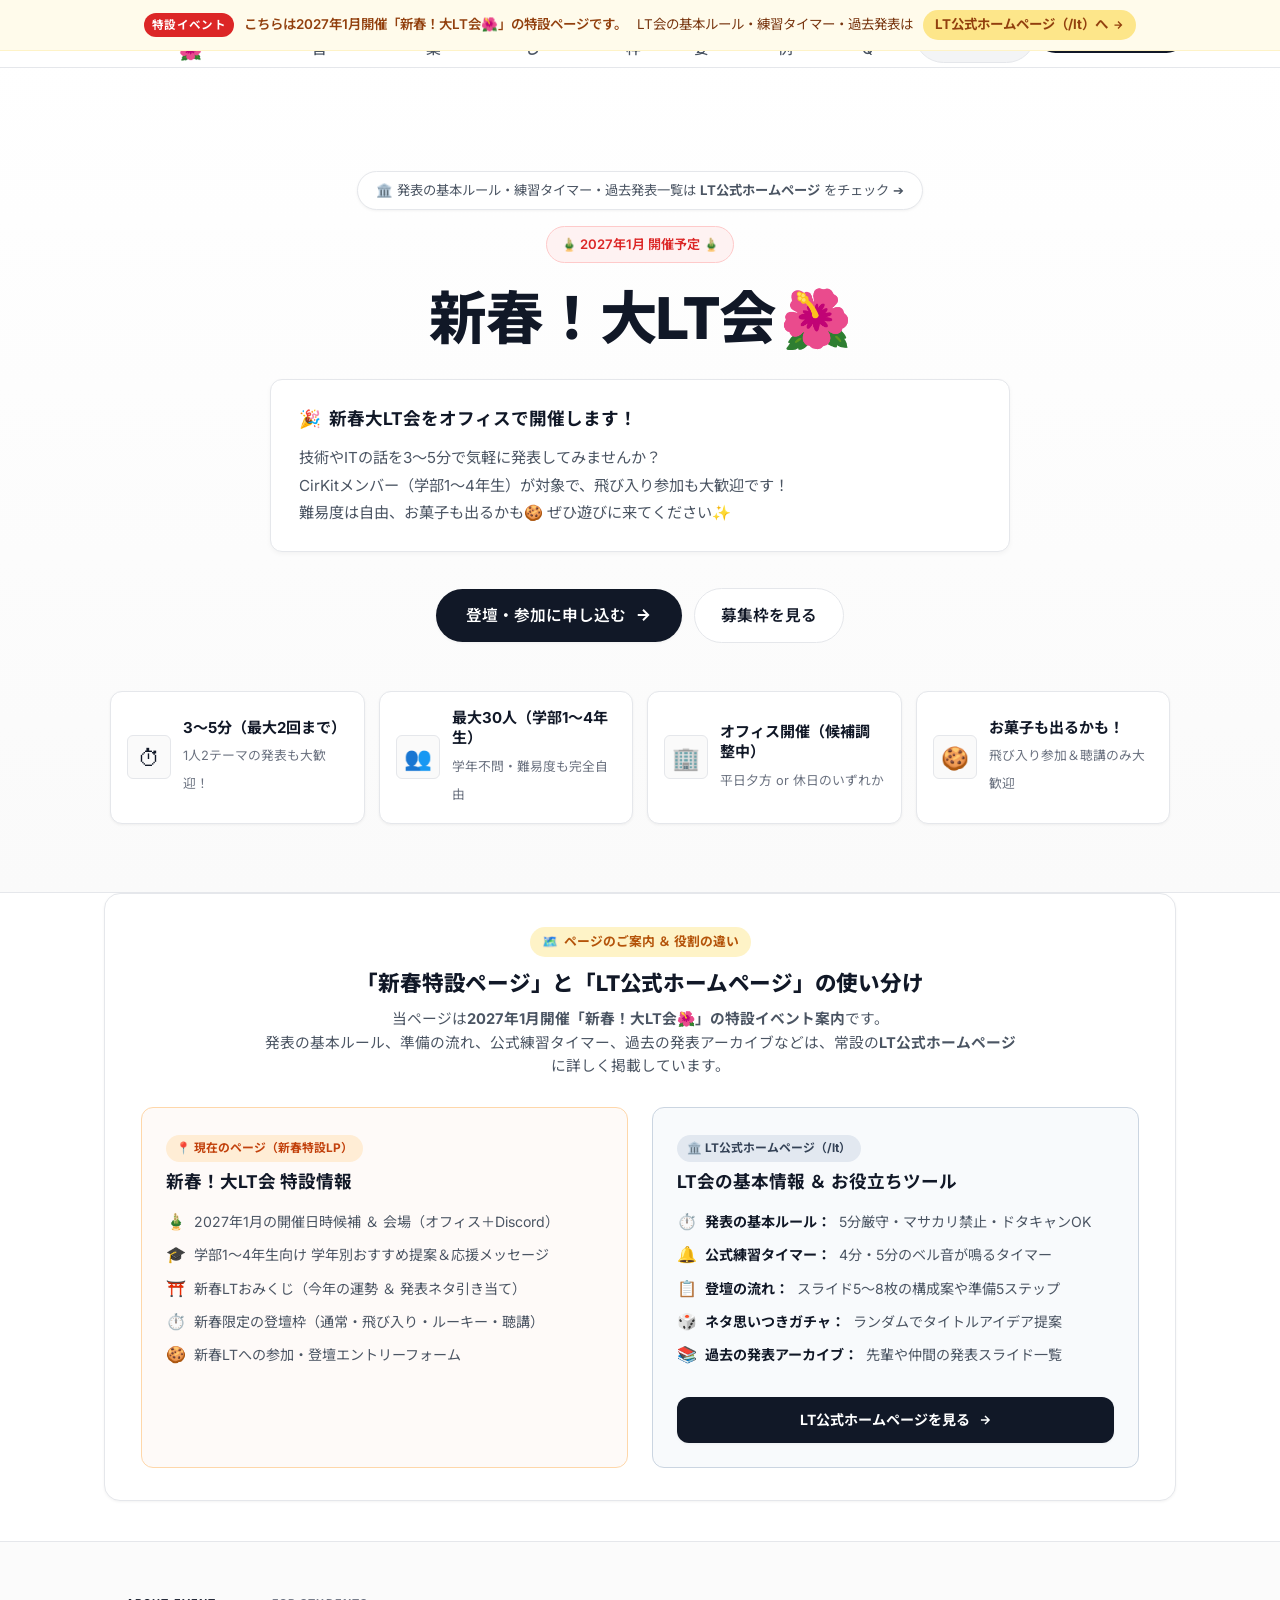
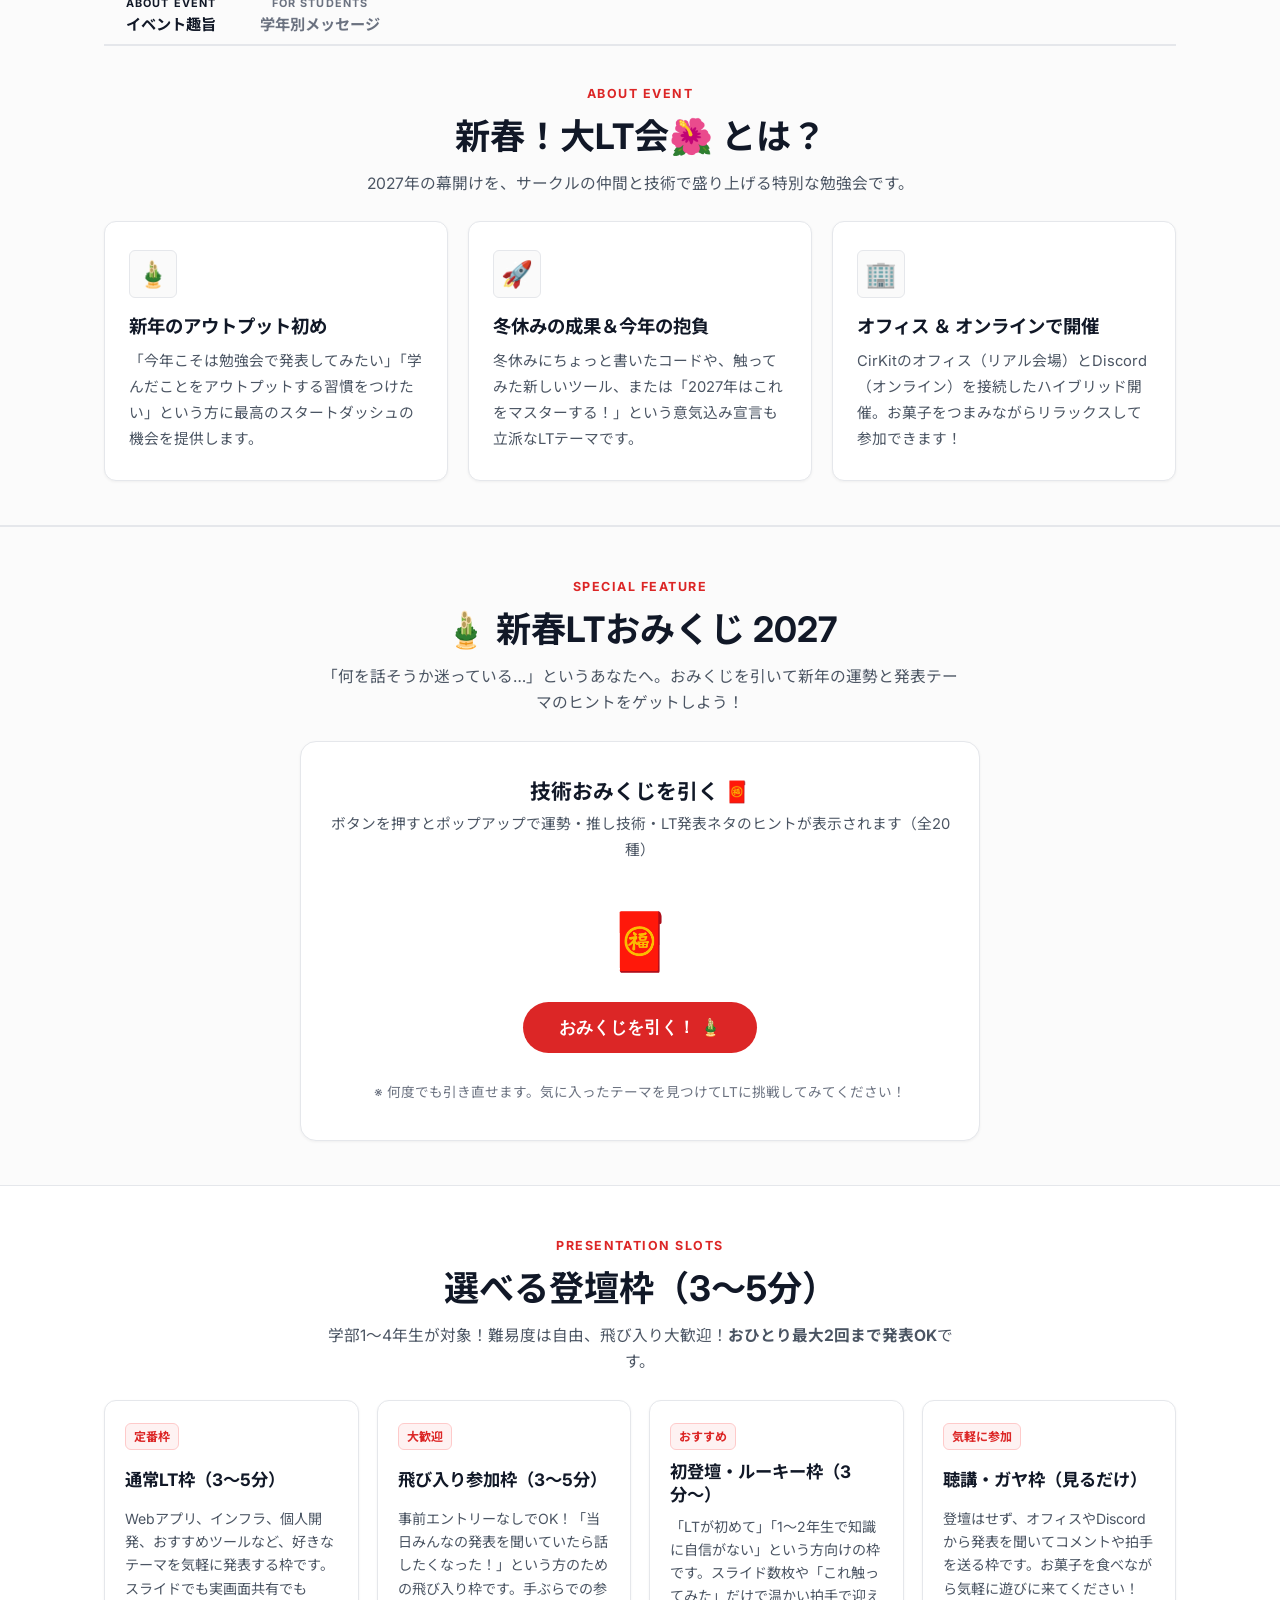
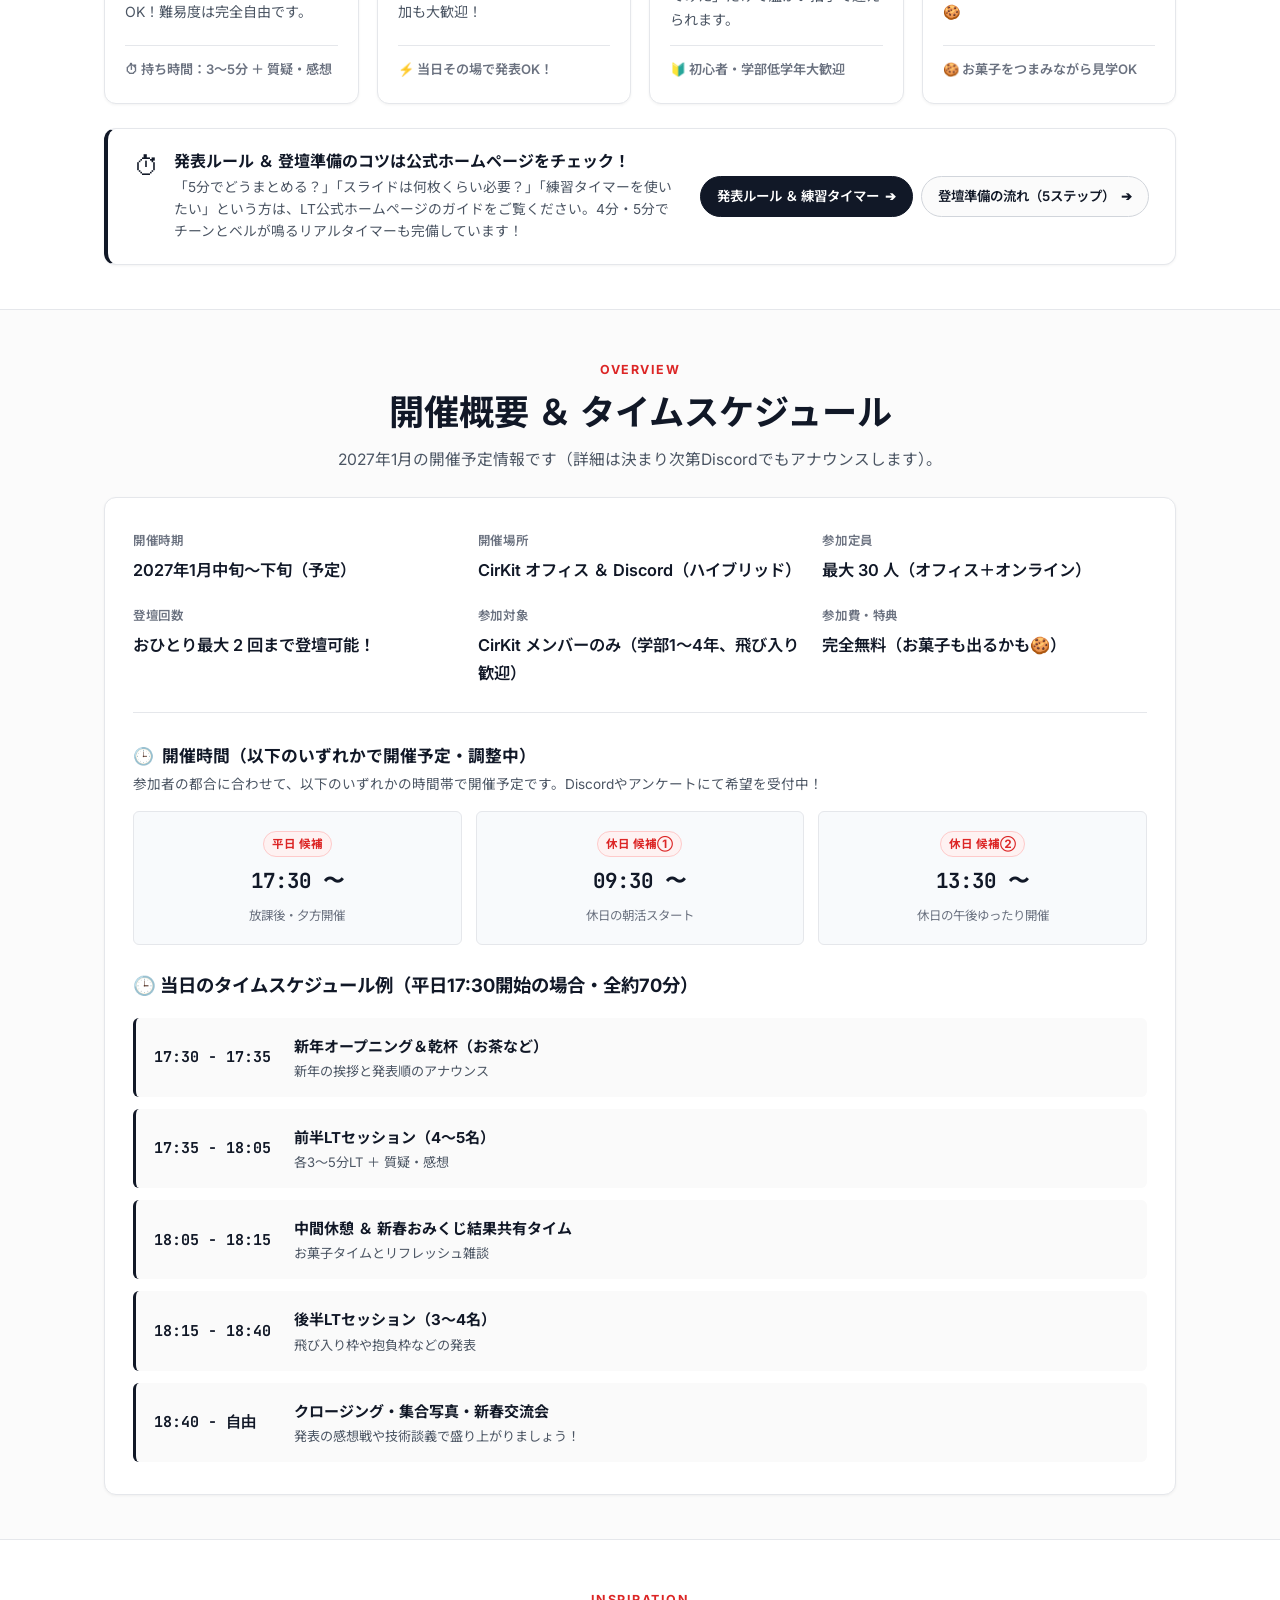
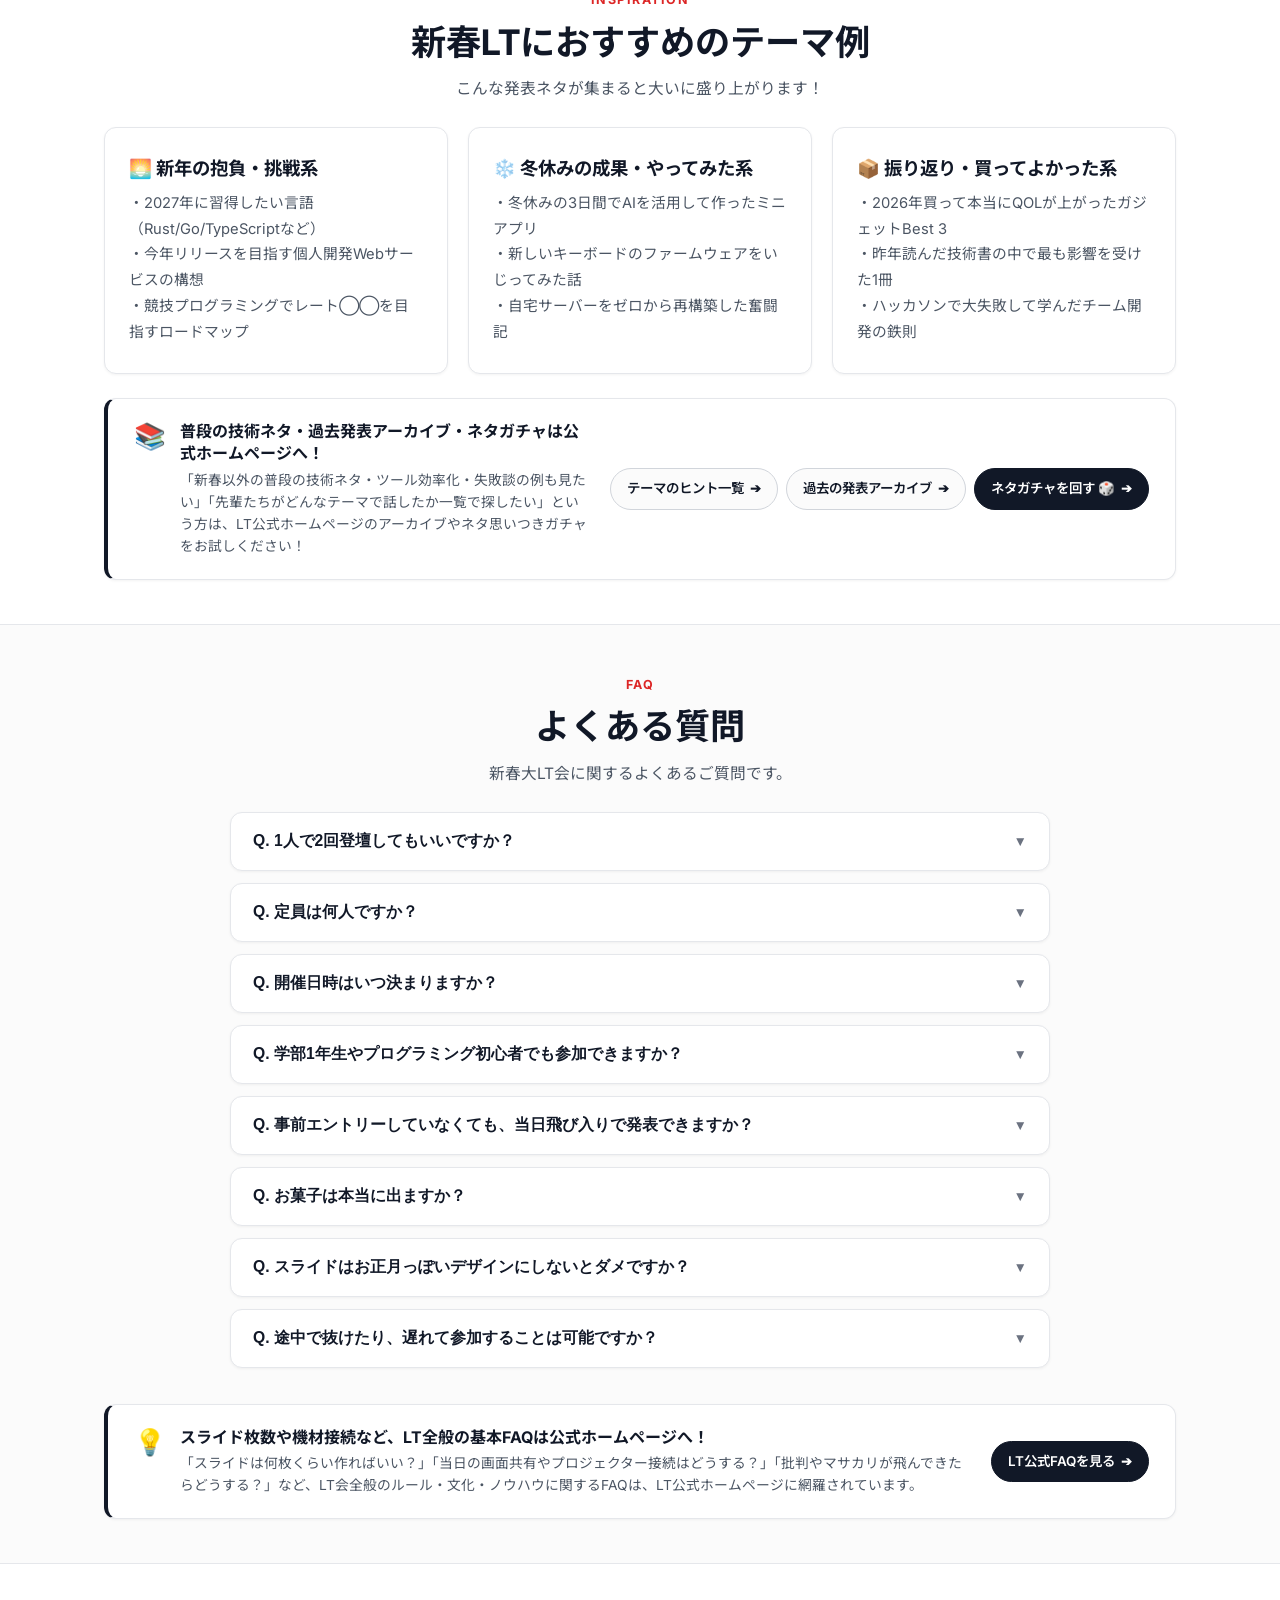
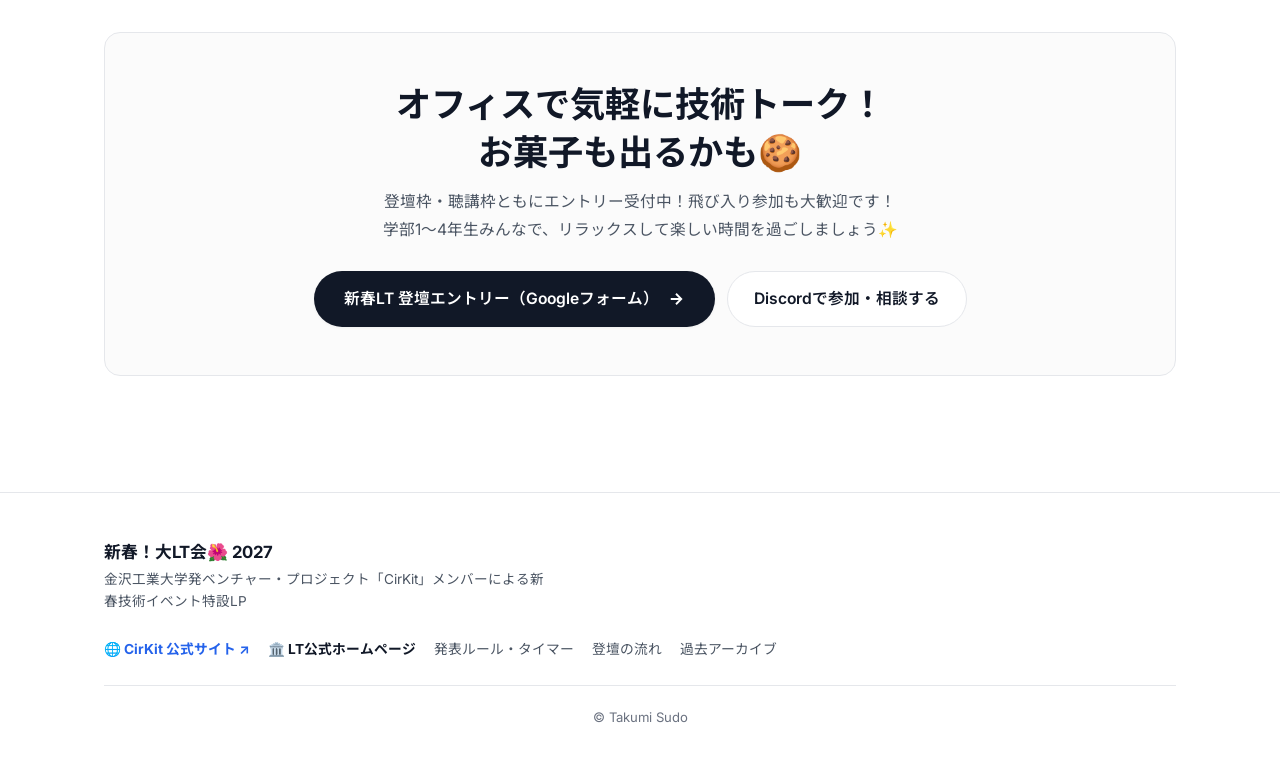
==== lt/newyear.html @ 8c4bf823 "fix: copyright を © Takumi Sudo に統一、lt/ ディレクトリを追加 Co-Authored-By: Claude Sonnet 4.6 <noreply@anthropi" ====
<!DOCTYPE html>
<html lang="ja">
<head>
  <meta charset="UTF-8">
  <meta name="viewport" content="width=device-width, initial-scale=1.0">
  <title>新春！大LT会🌺 2027 | CirKit</title>
  <meta name="description" content="新春大LT会をオフィスで開催！🎉 技術やITの話を3〜5分で気軽に発表してみませんか？CirKitメンバー（学部1〜4年生）対象、飛び入り参加大歓迎、難易度は自由、お菓子も出るかも🍪 ぜひ遊びに来てください✨">
  <!-- Google Fonts -->
  <link rel="preconnect" href="https://fonts.googleapis.com">
  <link rel="preconnect" href="https://fonts.gstatic.com" crossorigin>
  <link href="https://fonts.googleapis.com/css2?family=Inter:wght@400;500;600;700;800&family=JetBrains+Mono:wght@500;700&family=Noto+Sans+JP:wght@400;500;700;800&display=swap" rel="stylesheet">
  <link rel="stylesheet" href="newyear.css">
</head>
<body>

  <!-- Top Announcement Bar for Portal Link -->
  <div class="top-notice-bar">
    <div class="top-notice-inner">
      <span class="notice-badge">特設イベント</span>
      <span class="notice-text">こちらは2027年1月開催「新春！大LT会🌺」の特設ページです。</span>
      <span class="notice-guide">LT会の基本ルール・練習タイマー・過去発表は</span>
      <a href="./index.html" class="notice-link">
        <span>LT公式ホームページ（/lt）へ</span>
        <svg width="12" height="12" viewBox="0 0 24 24" fill="none" stroke="currentColor" stroke-width="2.5"><path d="M5 12h14M12 5l7 7-7 7"/></svg>
      </a>
    </div>
  </div>

  <!-- Header -->
  <header class="site-header">
    <div class="nav-container">
      <a href="./newyear.html" class="nav-logo">
        <span class="logo-badge">新春 2027</span>
        <span>新春！大LT会🌺</span>
      </a>

      <!-- Desktop Nav -->
      <ul class="nav-links" id="navLinks">
        <li><a href="#about">イベント趣旨</a></li>
        <li><a href="#grades">学年別提案</a></li>
        <li><a href="#omikuji">LTおみくじ</a></li>
        <li><a href="#slots">募集枠</a></li>
        <li><a href="#overview">開催概要</a></li>
        <li><a href="#topics">テーマ例</a></li>
        <li><a href="#faq">FAQ</a></li>
        <li><a href="./index.html" class="nav-portal-badge">🏛️ LT公式HP ↗</a></li>
      </ul>

      <div class="nav-actions">
        <a href="#entry" class="btn-header-cta">
          <span>登壇エントリー</span>
          <svg width="14" height="14" viewBox="0 0 24 24" fill="none" stroke="currentColor" stroke-width="2.5"><path d="M5 12h14M12 5l7 7-7 7"/></svg>
        </a>
        <button class="menu-btn" id="menuToggle" aria-label="メニューを開く" aria-expanded="false">
          ☰
        </button>
      </div>
    </div>
  </header>

  <main>
    <!-- Hero Section -->
    <section class="hero-section">
      <div class="container">
        <!-- Portal Guide Badge -->
        <div style="margin-bottom: 16px;">
          <a href="./index.html" style="display: inline-flex; align-items: center; gap: 8px; padding: 7px 18px; background: #ffffff; border: 1px solid var(--border-color); border-radius: 9999px; font-size: 0.83rem; color: var(--text-sub); text-decoration: none; box-shadow: var(--shadow-sm); transition: all 0.2s;">
            <span>🏛️ 発表の基本ルール・練習タイマー・過去発表一覧は <strong>LT公式ホームページ</strong> をチェック ➔</span>
          </a>
        </div>

        <div class="hero-tag">
          <span>🎍 2027年1月 開催予定 🎍</span>
        </div>

        <h1 class="hero-title">
          新春！大LT会<span class="highlight-flower">🌺</span>
        </h1>

        <div class="hero-announcement-box">
          <p class="hero-announcement-title">
            <span>🎉</span>
            <span>新春大LT会をオフィスで開催します！</span>
          </p>
          <p class="hero-announcement-body">
            技術やITの話を3〜5分で気軽に発表してみませんか？<br>
            CirKitメンバー（学部1〜4年生）が対象で、飛び入り参加も大歓迎です！<br>
            難易度は自由、お菓子も出るかも🍪 ぜひ遊びに来てください✨
          </p>
        </div>

        <div class="hero-cta-group">
          <a href="#entry" class="btn-primary">
            <span>登壇・参加に申し込む</span>
            <svg width="18" height="18" viewBox="0 0 24 24" fill="none" stroke="currentColor" stroke-width="2.5"><path d="M5 12h14M12 5l7 7-7 7"/></svg>
          </a>
          <a href="#slots" class="btn-secondary">
            <span>募集枠を見る</span>
          </a>
        </div>

        <div class="hero-features">
          <div class="feature-pill">
            <div class="feature-pill-icon">⏱</div>
            <div class="feature-pill-text">
              <strong>3〜5分（最大2回まで）</strong>
              <span>1人2テーマの発表も大歓迎！</span>
            </div>
          </div>
          <div class="feature-pill">
            <div class="feature-pill-icon">👥</div>
            <div class="feature-pill-text">
              <strong>最大30人（学部1〜4年生）</strong>
              <span>学年不問・難易度も完全自由</span>
            </div>
          </div>
          <div class="feature-pill">
            <div class="feature-pill-icon">🏢</div>
            <div class="feature-pill-text">
              <strong>オフィス開催（候補調整中）</strong>
              <span>平日夕方 or 休日のいずれか</span>
            </div>
          </div>
          <div class="feature-pill">
            <div class="feature-pill-icon">🍪</div>
            <div class="feature-pill-text">
              <strong>お菓子も出るかも！</strong>
              <span>飛び入り参加＆聴講のみ大歓迎</span>
            </div>
          </div>
        </div>
      </div>
    </section>

    <!-- Portal Connection & Page Difference Guide Section -->
    <section class="portal-guide-section">
      <div class="container">
        <div class="page-guide-card">
          <div class="guide-intro">
            <div class="guide-tag">
              <span class="guide-icon">🗺️</span>
              <span>ページのご案内 ＆ 役割の違い</span>
            </div>
            <h3 class="guide-title">
              「新春特設ページ」と「LT公式ホームページ」の使い分け
            </h3>
            <p class="guide-desc">
              当ページは<strong>2027年1月開催「新春！大LT会🌺」の特設イベント案内</strong>です。<br>
              発表の基本ルール、準備の流れ、公式練習タイマー、過去の発表アーカイブなどは、常設の<strong>LT公式ホームページ</strong>に詳しく掲載しています。
            </p>
          </div>

          <div class="guide-columns">
            <!-- 特設ページ側 -->
            <div class="guide-col col-special">
              <div class="col-header">
                <span class="col-pill special-pill">📍 現在のページ（新春特設LP）</span>
                <h4>新春！大LT会 特設情報</h4>
              </div>
              <ul class="col-list">
                <li><span class="list-bullet">🎍</span> 2027年1月の開催日時候補 ＆ 会場（オフィス＋Discord）</li>
                <li><span class="list-bullet">🎓</span> 学部1〜4年生向け 学年別おすすめ提案＆応援メッセージ</li>
                <li><span class="list-bullet">⛩️</span> 新春LTおみくじ（今年の運勢 ＆ 発表ネタ引き当て）</li>
                <li><span class="list-bullet">⏱️</span> 新春限定の登壇枠（通常・飛び入り・ルーキー・聴講）</li>
                <li><span class="list-bullet">🍪</span> 新春LTへの参加・登壇エントリーフォーム</li>
              </ul>
            </div>

            <!-- 公式ホームページ側 -->
            <div class="guide-col col-portal">
              <div class="col-header">
                <span class="col-pill portal-pill">🏛️ LT公式ホームページ（/lt）</span>
                <h4>LT会の基本情報 ＆ お役立ちツール</h4>
              </div>
              <ul class="col-list">
                <li><span class="list-bullet">⏱️</span> <strong>発表の基本ルール：</strong> 5分厳守・マサカリ禁止・ドタキャンOK</li>
                <li><span class="list-bullet">🔔</span> <strong>公式練習タイマー：</strong> 4分・5分のベル音が鳴るタイマー</li>
                <li><span class="list-bullet">📋</span> <strong>登壇の流れ：</strong> スライド5〜8枚の構成案や準備5ステップ</li>
                <li><span class="list-bullet">🎲</span> <strong>ネタ思いつきガチャ：</strong> ランダムでタイトルアイデア提案</li>
                <li><span class="list-bullet">📚</span> <strong>過去の発表アーカイブ：</strong> 先輩や仲間の発表スライド一覧</li>
              </ul>
              <div class="col-footer">
                <a href="./index.html" class="btn-guide-main">
                  <span>LT公式ホームページを見る</span>
                  <svg width="14" height="14" viewBox="0 0 24 24" fill="none" stroke="currentColor" stroke-width="2.5"><path d="M5 12h14M12 5l7 7-7 7"/></svg>
                </a>
              </div>
            </div>
          </div>
        </div>
      </div>
    </section>

    <!-- About / Grades Tab Group -->
    <section id="about" class="section section-alt">
      <div class="container">

        <div class="page-tabs" role="tablist" aria-label="セクション切り替え">
          <button class="page-tab-btn active" data-tab="ny-tab-about" role="tab" aria-selected="true" aria-controls="ny-tab-about">
            <span class="page-tab-label">ABOUT EVENT</span>
            <span class="page-tab-title">イベント趣旨</span>
          </button>
          <button class="page-tab-btn" data-tab="ny-tab-grades" role="tab" aria-selected="false" aria-controls="ny-tab-grades">
            <span class="page-tab-label">FOR STUDENTS</span>
            <span class="page-tab-title">学年別メッセージ</span>
          </button>
        </div>

        <!-- Panel: About -->
        <div class="page-tab-panel active" id="ny-tab-about" role="tabpanel">
          <div class="section-header">
            <span class="section-label">ABOUT EVENT</span>
            <h2 class="section-title">新春！大LT会🌺 とは？</h2>
            <p class="section-subtitle">2027年の幕開けを、サークルの仲間と技術で盛り上げる特別な勉強会です。</p>
          </div>
          <div class="concept-grid">
            <div class="card">
              <div class="card-icon">🎍</div>
              <h3>新年のアウトプット初め</h3>
              <p>「今年こそは勉強会で発表してみたい」「学んだことをアウトプットする習慣をつけたい」という方に最高のスタートダッシュの機会を提供します。</p>
            </div>
            <div class="card">
              <div class="card-icon">🚀</div>
              <h3>冬休みの成果＆今年の抱負</h3>
              <p>冬休みにちょっと書いたコードや、触ってみた新しいツール、または「2027年はこれをマスターする！」という意気込み宣言も立派なLTテーマです。</p>
            </div>
            <div class="card">
              <div class="card-icon">🏢</div>
              <h3>オフィス ＆ オンラインで開催</h3>
              <p>CirKitのオフィス（リアル会場）とDiscord（オンライン）を接続したハイブリッド開催。お菓子をつまみながらリラックスして参加できます！</p>
            </div>
          </div>
        </div>

        <!-- Panel: Grades -->
        <div class="page-tab-panel" id="ny-tab-grades" role="tabpanel">
          <div class="section-header">
            <span class="section-label">FOR STUDENTS</span>
            <h2 class="section-title">学部1〜4年生へ！学年別メッセージ＆おすすめ提案</h2>
            <p class="section-subtitle">「自分の学年でも発表できるかな？」と不安なあなたへ。気になる学年をタップして開いてみてください！</p>
          </div>

          <div class="grade-toggle-toolbar">
            <span class="grade-toggle-hint">💡 各学年をタップで開閉できます</span>
            <button type="button" class="btn-grade-toggle-all" id="gradeExpandAll">すべて開く</button>
            <button type="button" class="btn-grade-toggle-all" id="gradeCollapseAll">すべて閉じる</button>
          </div>

          <div class="grades-accordion" id="gradesAccordion">
            <div class="grade-toggle-item active" data-grade="b1">
              <button type="button" class="grade-toggle-header" aria-expanded="true">
                <div class="grade-toggle-left">
                  <span class="grade-badge b1">🌱 学部1年生</span>
                  <span class="grade-header-title">はじめてのLT大歓迎！「触ってみた」だけで立派な発表</span>
                </div>
                <div class="grade-toggle-right">
                  <span class="grade-icon">🔰</span>
                  <span class="grade-chevron">▼</span>
                </div>
              </button>
              <div class="grade-toggle-body">
                <div class="grade-body-inner">
                  <p class="grade-msg">
                    「知識が浅いから…」と遠慮する必要は一切ありません！1年生の素朴な疑問や初心者の視点は、先輩にとっても一番新鮮で刺さるテーマです。手ぶら・見学・質問だけでも大歓迎！
                  </p>
                  <div class="grade-proposals">
                    <h4>おすすめテーマ例</h4>
                    <ul>
                      <li>初めて書いたコード・Webサイトの紹介</li>
                      <li>「ここが難しくてハマった！」初学者エラー奮闘記</li>
                      <li>冬休みに独学で触ってみた技術（Python/C言語等）</li>
                      <li>2027年に挑戦してみたいこと宣言</li>
                    </ul>
                  </div>
                </div>
              </div>
            </div>

            <div class="grade-toggle-item" data-grade="b2">
              <button type="button" class="grade-toggle-header" aria-expanded="false">
                <div class="grade-toggle-left">
                  <span class="grade-badge b2">🚀 学部2年生</span>
                  <span class="grade-header-title">脱・初心者！冬休みの成果や個人開発を披露しよう</span>
                </div>
                <div class="grade-toggle-right">
                  <span class="grade-icon">💻</span>
                  <span class="grade-chevron">▼</span>
                </div>
              </button>
              <div class="grade-toggle-body">
                <div class="grade-body-inner">
                  <p class="grade-msg">
                    専門科目やサークルでの開発に慣れて、作りたいものが増えてくる2年生。冬休みにちょっと作ったミニアプリや、推しツールの紹介でアウトプットの第一歩を踏み出そう！
                  </p>
                  <div class="grade-proposals">
                    <h4>おすすめテーマ例</h4>
                    <ul>
                      <li>冬休みにAIや新フレームワーク（React/Flutter等）触ってみた</li>
                      <li>個人開発アプリのプロトタイプ披露＆意見募集</li>
                      <li>私のこだわりVS Code拡張機能・ターミナル設定</li>
                      <li>初めてハッカソンやチーム開発に参加した振り返り</li>
                    </ul>
                  </div>
                </div>
              </div>
            </div>

            <div class="grade-toggle-item" data-grade="b3">
              <button type="button" class="grade-toggle-header" aria-expanded="false">
                <div class="grade-toggle-left">
                  <span class="grade-badge b3">🔥 学部3年生</span>
                  <span class="grade-header-title">技術の深掘りや就活・インターンの知見を共有！</span>
                </div>
                <div class="grade-toggle-right">
                  <span class="grade-icon">💼</span>
                  <span class="grade-chevron">▼</span>
                </div>
              </button>
              <div class="grade-toggle-body">
                <div class="grade-body-inner">
                  <p class="grade-msg">
                    本格的な開発やインターン、研究室選びが始まる3年生。自分の得意分野の知見をまとめたり、後輩へのアドバイスになるような実践的なLTで存在感を発揮しましょう！
                  </p>
                  <div class="grade-proposals">
                    <h4>おすすめテーマ例</h4>
                    <ul>
                      <li>サマー・冬期インターン参加記 ＆ 技術面接のリアル</li>
                      <li>Docker / CI/CD / Supabase などの開発実践Tips</li>
                      <li>チーム開発でやらかした大失敗とリカバリー方法</li>
                      <li>読んで本当に人生変わった技術書・学習リソース</li>
                    </ul>
                  </div>
                </div>
              </div>
            </div>

            <div class="grade-toggle-item" data-grade="b4">
              <button type="button" class="grade-toggle-header" aria-expanded="false">
                <div class="grade-toggle-left">
                  <span class="grade-badge b4">🎓 学部4年生</span>
                  <span class="grade-header-title">卒研の息抜きや、4年間の集大成・後輩へのエール</span>
                </div>
                <div class="grade-toggle-right">
                  <span class="grade-icon">👑</span>
                  <span class="grade-chevron">▼</span>
                </div>
              </button>
              <div class="grade-toggle-body">
                <div class="grade-body-inner">
                  <p class="grade-msg">
                    卒業研究や卒業制作が佳境を迎えている4年生！研究のTipsや、大学4年間で培った「これだけは知っておけ！」という知見・買ってよかったガジェットなどを気楽にシェアしてください！
                  </p>
                  <div class="grade-proposals">
                    <h4>おすすめテーマ例</h4>
                    <ul>
                      <li>卒業研究で使っている便利なライブラリ・可視化ツール</li>
                      <li>大学4年間でやってよかったこと・後悔したことTOP 3</li>
                      <li>4年間で厳選された最強のデスク環境＆ガジェット紹介</li>
                      <li>後輩へ贈る「挫折しないエンジニアリングの歩き方」</li>
                    </ul>
                  </div>
                </div>
              </div>
            </div>
          </div>

          <div class="lt-slide-template-box" id="slide-template" style="margin-top: 36px;">
            <button type="button" class="slide-template-toggle-btn" id="slideTemplateToggle" aria-expanded="false">
              <div class="slide-template-toggle-left">
                <span class="slide-template-tag">🎯 迷ったらコレ！</span>
                <h3 class="slide-template-toggle-title">LT定番の資料構成（5分・スライド5〜8枚）</h3>
                <p class="slide-template-toggle-desc">
                  「スライドってどう作ればいい？」「何を書けばいい？」と不安な方も安心！黄金パターンをタップしてチェック。
                </p>
              </div>
              <div class="slide-template-toggle-right">
                <span class="slide-toggle-label">スライド構成を見る ▼</span>
                <span class="slide-toggle-chevron">▼</span>
              </div>
            </button>
            <div class="slide-template-body" id="slideTemplateBody">
              <div class="slides-flow-grid">
                <div class="slide-item-card">
                  <div class="slide-card-top">
                    <span class="slide-num-badge">スライド 1</span>
                    <span class="slide-time-badge">目安: 15秒</span>
                  </div>
                  <h4>① 表紙（タイトル）</h4>
                  <p>発表タイトルと、お名前（学年・ニックネームでOK）。</p>
                  <div class="slide-tip">💡 「〜してみた」「〜でハマった話」など具体的に！</div>
                </div>
                <div class="slide-item-card">
                  <div class="slide-card-top">
                    <span class="slide-num-badge">スライド 2</span>
                    <span class="slide-time-badge">目安: 30秒</span>
                  </div>
                  <h4>② 自己紹介</h4>
                  <p>学年・CirKitでの担当・普段使っている技術や趣味など。</p>
                  <div class="slide-tip">💡 緊張をほぐす場。1枚でサクッと短めに！</div>
                </div>
                <div class="slide-item-card">
                  <div class="slide-card-top">
                    <span class="slide-num-badge">スライド 3</span>
                    <span class="slide-time-badge">目安: 45秒</span>
                  </div>
                  <h4>③ きっかけ・背景</h4>
                  <p>「なぜこれを触ったのか？」「何に困っていたのか？」</p>
                  <div class="slide-tip">💡 共感を呼ぶ導入。「自分もそれ困ってた」を引き出す</div>
                </div>
                <div class="slide-item-card">
                  <div class="slide-card-top">
                    <span class="slide-num-badge">スライド 4〜5</span>
                    <span class="slide-time-badge">目安: 2分30秒</span>
                  </div>
                  <h4>④ やったこと・本題</h4>
                  <p>作ったアプリ画面・試したコード・エラーの試行錯誤など。</p>
                  <div class="slide-tip">💡 スクショや実演画面を大きく貼るのが一番伝わる！</div>
                </div>
                <div class="slide-item-card">
                  <div class="slide-card-top">
                    <span class="slide-num-badge">スライド 6</span>
                    <span class="slide-time-badge">目安: 45秒</span>
                  </div>
                  <h4>⑤ 学び・気づき</h4>
                  <p>「やってみて分かったこと」「良かった点・反省点」。</p>
                  <div class="slide-tip">💡 失敗談も大歓迎。「こうすれば解決した」は最高の知見</div>
                </div>
                <div class="slide-item-card">
                  <div class="slide-card-top">
                    <span class="slide-num-badge">スライド 7〜8</span>
                    <span class="slide-time-badge">目安: 15秒</span>
                  </div>
                  <h4>⑥ まとめ ＆ 抱負</h4>
                  <p>結論の一言 ＋ 今年の抱負 ＋「ありがとうございました！」</p>
                  <div class="slide-tip">💡 5分のベルが鳴っても、この1枚で綺麗に締められます</div>
                </div>
              </div>
              <div class="slide-tips-row">
                <div class="slide-tip-col">
                  <span class="tip-icon">📏</span>
                  <div>
                    <h5>文字は大きく・少なく</h5>
                    <p>スライドの文字を読み上げるのではなく、キーワードと図を中心に載せましょう。</p>
                  </div>
                </div>
                <div class="slide-tip-col">
                  <span class="tip-icon">🖼️</span>
                  <div>
                    <h5>画像・スクショを主役に</h5>
                    <p>完成した画面やターミナルのログ画像を1枚貼るだけで、言葉の10倍伝わります。</p>
                  </div>
                </div>
                <div class="slide-tip-col">
                  <span class="tip-icon">🛡️</span>
                  <div>
                    <h5>未完成・メモ帳共有も大歓迎</h5>
                    <p>Googleスライド以外にもNotion、Markdown、ターミナル実演など形式は完全自由です。</p>
                  </div>
                </div>
              </div>
              <div style="text-align: center; margin-top: 24px;">
                <a href="./index.html#flow" class="btn-portal-link primary-style" style="padding: 10px 24px; font-size: 0.88rem;">
                  <span>登壇準備の5ステップ ＆ 公式タイマーを見る（LT公式HPへ）</span>
                  <span>➔</span>
                </a>
              </div>
            </div>
          </div>
        </div>

      </div>
    </section>

    <!-- Omikuji Section -->
    <section id="omikuji" class="section section-alt">
      <div class="container">
        <div class="section-header">
          <span class="section-label">SPECIAL FEATURE</span>
          <h2 class="section-title">🎍 新春LTおみくじ 2027</h2>
          <p class="section-subtitle">「何を話そうか迷っている…」というあなたへ。おみくじを引いて新年の運勢と発表テーマのヒントをゲットしよう！</p>
        </div>

        <div class="omikuji-container">
          <div class="omikuji-header">
            <h3>技術おみくじを引く 🧧</h3>
            <p>ボタンを押すとポップアップで運勢・推し技術・LT発表ネタのヒントが表示されます（全20種）</p>
          </div>

          <div style="margin: 28px 0;">
            <div style="font-size: 3.5rem; margin-bottom: 12px; animation: bounce 2s infinite ease-in-out;">🧧</div>
            <button class="btn-omikuji" id="omikujiBtn" style="font-size: 1.05rem; padding: 14px 36px;">
              おみくじを引く！ 🎍
            </button>
          </div>

          <p style="font-size: 0.85rem; color: var(--text-muted);">
            ※ 何度でも引き直せます。気に入ったテーマを見つけてLTに挑戦してみてください！
          </p>
        </div>
      </div>
    </section>

    <!-- Omikuji Modal Popup -->
    <div class="omikuji-modal-backdrop" id="omikujiModal" aria-hidden="true">
      <div class="omikuji-modal-dialog" role="dialog" aria-modal="true" aria-labelledby="modalTitle">
        <button class="omikuji-modal-close" id="modalCloseBtn" aria-label="閉じる">✕</button>
        
        <div class="omikuji-modal-header">
          <div class="omikuji-result-badge" id="modalBadge">🎍 大吉</div>
          <h3 class="omikuji-result-title" id="modalTitle">おみくじタイトル</h3>
        </div>

        <div class="omikuji-modal-body">
          <p class="omikuji-result-desc" id="modalDesc"></p>

          <!-- 💡 LT発表テーマのヒント -->
          <div class="omikuji-hint-box">
            <div class="hint-header">
              <span>💡</span>
              <strong>このおみくじから生まれたLT発表テーマ案</strong>
            </div>
            <div class="hint-title" id="modalHintTitle">「◯◯」</div>
            <div class="hint-advice" id="modalHintAdvice">トークのアドバイス</div>
          </div>

          <!-- ラッキー情報 -->
          <div class="omikuji-lucky-box" id="modalLuckyBox"></div>
        </div>

        <div class="omikuji-modal-footer">
          <button class="btn-omikuji" id="modalRerollBtn">もう一度引く 🎍</button>
          <a href="#entry" class="btn-primary" id="modalEntryBtn">このテーマでエントリー！</a>
        </div>
      </div>
    </div>

    <!-- Presentation Slots Section -->
    <section id="slots" class="section">
      <div class="container">
        <div class="section-header">
          <span class="section-label">PRESENTATION SLOTS</span>
          <h2 class="section-title">選べる登壇枠（3〜5分）</h2>
          <p class="section-subtitle">学部1〜4年生が対象！難易度は自由、飛び入り大歓迎！<strong>おひとり最大2回まで発表OK</strong>です。</p>
        </div>

        <div class="slots-grid">
          <div class="slot-card">
            <span class="slot-badge">定番枠</span>
            <h3>通常LT枠（3〜5分）</h3>
            <p>Webアプリ、インフラ、個人開発、おすすめツールなど、好きなテーマを気軽に発表する枠です。スライドでも実画面共有でもOK！難易度は完全自由です。</p>
            <div class="slot-time">⏱ 持ち時間：3〜5分 ＋ 質疑・感想</div>
          </div>

          <div class="slot-card">
            <span class="slot-badge">大歓迎</span>
            <h3>飛び入り参加枠（3〜5分）</h3>
            <p>事前エントリーなしでOK！「当日みんなの発表を聞いていたら話したくなった！」という方のための飛び入り枠です。手ぶらでの参加も大歓迎！</p>
            <div class="slot-time">⚡ 当日その場で発表OK！</div>
          </div>

          <div class="slot-card">
            <span class="slot-badge">おすすめ</span>
            <h3>初登壇・ルーキー枠（3分〜）</h3>
            <p>「LTが初めて」「1〜2年生で知識に自信がない」という方向けの枠です。スライド数枚や「これ触ってみた」だけで温かい拍手で迎えられます。</p>
            <div class="slot-time">🔰 初心者・学部低学年大歓迎</div>
          </div>

          <div class="slot-card">
            <span class="slot-badge">気軽に参加</span>
            <h3>聴講・ガヤ枠（見るだけ）</h3>
            <p>登壇はせず、オフィスやDiscordから発表を聞いてコメントや拍手を送る枠です。お菓子を食べながら気軽に遊びに来てください！🍪</p>
            <div class="slot-time">🍪 お菓子をつまみながら見学OK</div>
          </div>
        </div>

        <!-- Portal Guide: Rules & Flow Callout -->
        <div class="portal-callout-card">
          <div class="portal-callout-info">
            <span class="portal-callout-icon">⏱</span>
            <div class="portal-callout-text">
              <h4>発表ルール ＆ 登壇準備のコツは公式ホームページをチェック！</h4>
              <p>
                「5分でどうまとめる？」「スライドは何枚くらい必要？」「練習タイマーを使いたい」という方は、LT公式ホームページのガイドをご覧ください。4分・5分でチーンとベルが鳴るリアルタイマーも完備しています！
              </p>
            </div>
          </div>
          <div class="portal-callout-actions">
            <a href="./index.html#rules" class="btn-portal-link primary-style">
              <span>発表ルール ＆ 練習タイマー</span>
              <span>➔</span>
            </a>
            <a href="./index.html#flow" class="btn-portal-link">
              <span>登壇準備の流れ（5ステップ）</span>
              <span>➔</span>
            </a>
          </div>
        </div>
      </div>
    </section>

    <!-- Overview & Schedule Section -->
    <section id="overview" class="section section-alt">
      <div class="container">
        <div class="section-header">
          <span class="section-label">OVERVIEW</span>
          <h2 class="section-title">開催概要 ＆ タイムスケジュール</h2>
          <p class="section-subtitle">2027年1月の開催予定情報です（詳細は決まり次第Discordでもアナウンスします）。</p>
        </div>

        <div class="overview-card">
          <div class="info-grid">
            <div class="info-item">
              <dt>開催時期</dt>
              <dd>2027年1月中旬〜下旬（予定）</dd>
            </div>
            <div class="info-item">
              <dt>開催場所</dt>
              <dd>CirKit オフィス ＆ Discord（ハイブリッド）</dd>
            </div>
            <div class="info-item">
              <dt>参加定員</dt>
              <dd>最大 30 人（オフィス＋オンライン）</dd>
            </div>
            <div class="info-item">
              <dt>登壇回数</dt>
              <dd>おひとり最大 2 回まで登壇可能！</dd>
            </div>
            <div class="info-item">
              <dt>参加対象</dt>
              <dd>CirKit メンバーのみ（学部1〜4年、飛び入り歓迎）</dd>
            </div>
            <div class="info-item">
              <dt>参加費・特典</dt>
              <dd>完全無料（お菓子も出るかも🍪）</dd>
            </div>
          </div>

          <!-- Time Candidates -->
          <div style="margin-bottom: 28px;">
            <h4 style="font-size: 1.05rem; margin-bottom: 6px; display: flex; align-items: center; gap: 8px;">
              <span>🕒</span>
              <span>開催時間（以下のいずれかで開催予定・調整中）</span>
            </h4>
            <p style="font-size: 0.85rem; color: var(--text-sub); margin-bottom: 12px;">
              参加者の都合に合わせて、以下のいずれかの時間帯で開催予定です。Discordやアンケートにて希望を受付中！
            </p>

            <div class="time-candidates-grid">
              <div class="time-candidate-card">
                <span class="candidate-badge">平日 候補</span>
                <span class="time-val">17:30 〜</span>
                <span class="time-sub">放課後・夕方開催</span>
              </div>
              <div class="time-candidate-card">
                <span class="candidate-badge">休日 候補①</span>
                <span class="time-val">09:30 〜</span>
                <span class="time-sub">休日の朝活スタート</span>
              </div>
              <div class="time-candidate-card">
                <span class="candidate-badge">休日 候補②</span>
                <span class="time-val">13:30 〜</span>
                <span class="time-sub">休日の午後ゆったり開催</span>
              </div>
            </div>
          </div>

          <h3 style="margin-bottom: 20px; font-size: 1.15rem;">🕒 当日のタイムスケジュール例（平日17:30開始の場合・全約70分）</h3>
          <div class="timeline-list">
            <div class="timeline-row">
              <div class="time-slot">17:30 - 17:35</div>
              <div class="slot-detail">
                <strong>新年オープニング＆乾杯（お茶など）</strong>
                <span>新年の挨拶と発表順のアナウンス</span>
              </div>
            </div>

            <div class="timeline-row">
              <div class="time-slot">17:35 - 18:05</div>
              <div class="slot-detail">
                <strong>前半LTセッション（4〜5名）</strong>
                <span>各3〜5分LT ＋ 質疑・感想</span>
              </div>
            </div>

            <div class="timeline-row">
              <div class="time-slot">18:05 - 18:15</div>
              <div class="slot-detail">
                <strong>中間休憩 ＆ 新春おみくじ結果共有タイム</strong>
                <span>お菓子タイムとリフレッシュ雑談</span>
              </div>
            </div>

            <div class="timeline-row">
              <div class="time-slot">18:15 - 18:40</div>
              <div class="slot-detail">
                <strong>後半LTセッション（3〜4名）</strong>
                <span>飛び入り枠や抱負枠などの発表</span>
              </div>
            </div>

            <div class="timeline-row">
              <div class="time-slot">18:40 - 自由</div>
              <div class="slot-detail">
                <strong>クロージング・集合写真・新春交流会</strong>
                <span>発表の感想戦や技術談義で盛り上がりましょう！</span>
              </div>
            </div>
          </div>
        </div>
      </div>
    </section>

    <!-- Topics Section -->
    <section id="topics" class="section">
      <div class="container">
        <div class="section-header">
          <span class="section-label">INSPIRATION</span>
          <h2 class="section-title">新春LTにおすすめのテーマ例</h2>
          <p class="section-subtitle">こんな発表ネタが集まると大いに盛り上がります！</p>
        </div>

        <div class="concept-grid">
          <div class="card">
            <h3>🌅 新年の抱負・挑戦系</h3>
            <p>・2027年に習得したい言語（Rust/Go/TypeScriptなど）<br>
            ・今年リリースを目指す個人開発Webサービスの構想<br>
            ・競技プログラミングでレート◯◯を目指すロードマップ</p>
          </div>

          <div class="card">
            <h3>❄️ 冬休みの成果・やってみた系</h3>
            <p>・冬休みの3日間でAIを活用して作ったミニアプリ<br>
            ・新しいキーボードのファームウェアをいじってみた話<br>
            ・自宅サーバーをゼロから再構築した奮闘記</p>
          </div>

          <div class="card">
            <h3>📦 振り返り・買ってよかった系</h3>
            <p>・2026年買って本当にQOLが上がったガジェットBest 3<br>
            ・昨年読んだ技術書の中で最も影響を受けた1冊<br>
            ・ハッカソンで大失敗して学んだチーム開発の鉄則</p>
          </div>
        </div>

        <!-- Portal Guide: Past Talks & Idea Generator -->
        <div class="portal-callout-card">
          <div class="portal-callout-info">
            <span class="portal-callout-icon">📚</span>
            <div class="portal-callout-text">
              <h4>普段の技術ネタ・過去発表アーカイブ・ネタガチャは公式ホームページへ！</h4>
              <p>
                「新春以外の普段の技術ネタ・ツール効率化・失敗談の例も見たい」「先輩たちがどんなテーマで話したか一覧で探したい」という方は、LT公式ホームページのアーカイブやネタ思いつきガチャをお試しください！
              </p>
            </div>
          </div>
          <div class="portal-callout-actions">
            <a href="./index.html#topics" class="btn-portal-link">
              <span>テーマのヒント一覧</span>
              <span>➔</span>
            </a>
            <a href="./index.html#archive" class="btn-portal-link">
              <span>過去の発表アーカイブ</span>
              <span>➔</span>
            </a>
            <a href="./index.html#topics" class="btn-portal-link primary-style">
              <span>ネタガチャを回す 🎲</span>
              <span>➔</span>
            </a>
          </div>
        </div>
      </div>
    </section>

    <!-- FAQ Section -->
    <section id="faq" class="section section-alt">
      <div class="container">
        <div class="section-header">
          <span class="section-label">FAQ</span>
          <h2 class="section-title">よくある質問</h2>
          <p class="section-subtitle">新春大LT会に関するよくあるご質問です。</p>
        </div>

        <div class="faq-list">
          <div class="faq-item">
            <button class="faq-question">
              <span>Q. 1人で2回登壇してもいいですか？</span>
              <span class="faq-chevron">▼</span>
            </button>
            <div class="faq-answer">
              <p>はい！ひとりあたりの発表回数は<strong>最大2回までOK</strong>です。「冬休みに作ったアプリ」と「買ってよかったデスクグッズ」など、2つのテーマを発表したい熱い気持ちを大歓迎します！</p>
            </div>
          </div>

          <div class="faq-item">
            <button class="faq-question">
              <span>Q. 定員は何人ですか？</span>
              <span class="faq-chevron">▼</span>
            </button>
            <div class="faq-answer">
              <p><strong>最大30人</strong>（オフィス会場＋Discordオンライン）を予定しています。オフィスの席数に限りがあるため、登壇・聴講ともに早めの参加表明がおすすめです！</p>
            </div>
          </div>

          <div class="faq-item">
            <button class="faq-question">
              <span>Q. 開催日時はいつ決まりますか？</span>
              <span class="faq-chevron">▼</span>
            </button>
            <div class="faq-answer">
              <p>現在は「平日17:30〜」「休日9:30〜」「休日13:30〜」のいずれかで調整中です。サークル内Discordやアンケートで参加希望者の都合を集約し、確定次第速やかにアナウンスします！</p>
            </div>
          </div>

          <div class="faq-item">
            <button class="faq-question">
              <span>Q. 学部1年生やプログラミング初心者でも参加できますか？</span>
              <span class="faq-chevron">▼</span>
            </button>
            <div class="faq-answer">
              <p>大歓迎です！CirKitメンバー（学部1〜4年生）が対象で、発表の難易度は完全に自由です。「初歩的な内容だから…」と心配する必要はまったくありません。日頃の気づきや興味のある技術を気軽にお話しください！</p>
            </div>
          </div>

          <div class="faq-item">
            <button class="faq-question">
              <span>Q. 事前エントリーしていなくても、当日飛び入りで発表できますか？</span>
              <span class="faq-chevron">▼</span>
            </button>
            <div class="faq-answer">
              <p>飛び入り参加も大歓迎です！当日オフィスに来てみて「自分もちょっと喋ってみようかな」と思ったら、その場で手を挙げて発表いただけます。</p>
            </div>
          </div>

          <div class="faq-item">
            <button class="faq-question">
              <span>Q. お菓子は本当に出ますか？</span>
              <span class="faq-chevron">▼</span>
            </button>
            <div class="faq-answer">
              <p>はい！オフィス会場ではお菓子や飲み物をご用意する予定です🍪 お菓子をつまみながら、リラックスした雰囲気でLTを楽しみましょう！</p>
            </div>
          </div>

          <div class="faq-item">
            <button class="faq-question">
              <span>Q. スライドはお正月っぽいデザインにしないとダメですか？</span>
              <span class="faq-chevron">▼</span>
            </button>
            <div class="faq-answer">
              <p>まったくそんなことはありません！普段のスライドや、Notion、メモ帳、ターミナル画面の共有など、自分が発表しやすいスタイルで構いません。</p>
            </div>
          </div>

          <div class="faq-item">
            <button class="faq-question">
              <span>Q. 途中で抜けたり、遅れて参加することは可能ですか？</span>
              <span class="faq-chevron">▼</span>
            </button>
            <div class="faq-answer">
              <p>可能です。学業やアルバイト、予定に合わせて途中参加・途中退出OKですので、お気軽にどうぞ。</p>
            </div>
          </div>
        </div>

        <!-- Portal Guide: General FAQ Callout -->
        <div class="portal-callout-card" style="margin-top: 36px;">
          <div class="portal-callout-info">
            <span class="portal-callout-icon">💡</span>
            <div class="portal-callout-text">
              <h4>スライド枚数や機材接続など、LT全般の基本FAQは公式ホームページへ！</h4>
              <p>
                「スライドは何枚くらい作ればいい？」「当日の画面共有やプロジェクター接続はどうする？」「批判やマサカリが飛んできたらどうする？」など、LT会全般のルール・文化・ノウハウに関するFAQは、LT公式ホームページに網羅されています。
              </p>
            </div>
          </div>
          <div class="portal-callout-actions">
            <a href="./index.html#faq" class="btn-portal-link primary-style">
              <span>LT公式FAQを見る</span>
              <span>➔</span>
            </a>
          </div>
        </div>
      </div>
    </section>

    <!-- Entry / CTA Section -->
    <section id="entry" class="section">
      <div class="container">
        <div class="cta-banner">
          <h2>オフィスで気軽に技術トーク！<br>お菓子も出るかも🍪</h2>
          <p>
            登壇枠・聴講枠ともにエントリー受付中！飛び入り参加も大歓迎です！<br>
            学部1〜4年生みんなで、リラックスして楽しい時間を過ごしましょう✨
          </p>

          <div class="cta-buttons">
            <a href="https://forms.gle/" target="_blank" rel="noopener noreferrer" class="btn-primary">
              <span>新春LT 登壇エントリー（Googleフォーム）</span>
              <svg width="18" height="18" viewBox="0 0 24 24" fill="none" stroke="currentColor" stroke-width="2.5"><path d="M5 12h14M12 5l7 7-7 7"/></svg>
            </a>
            <a href="https://discord.gg/" target="_blank" rel="noopener noreferrer" class="btn-secondary">
              <span>Discordで参加・相談する</span>
            </a>
          </div>
        </div>
      </div>
    </section>
  </main>

  <!-- Footer -->
  <footer class="site-footer">
    <div class="container">
      <div class="footer-content">
        <div class="footer-info">
          <h4>新春！大LT会🌺 2027</h4>
          <p>金沢工業大学発ベンチャー・プロジェクト「CirKit」メンバーによる新春技術イベント特設LP</p>
        </div>

        <div class="footer-links">
          <a href="https://cirkit.jp/" target="_blank" rel="noopener noreferrer" class="footer-link-highlight">🌐 CirKit 公式サイト ↗</a>
          <a href="./index.html" class="footer-link-portal">🏛️ LT公式ホームページ</a>
          <a href="./index.html#rules">発表ルール・タイマー</a>
          <a href="./index.html#flow">登壇の流れ</a>
          <a href="./index.html#archive">過去アーカイブ</a>
        </div>
      </div>

      <div class="footer-bottom">
        <p>© Takumi Sudo</p>
      </div>
    </div>
  </footer>

  <script src="newyear.js"></script>
</body>
</html>
---- lt/newyear.css ----
:root {
  /* Simple Light + New Year Elegant Accent */
  --bg-main: #ffffff;
  --bg-sub: #fbfbfb;
  --bg-card: #ffffff;
  --border-color: #e5e7eb;
  --border-hover: #d1d5db;
  
  --text-main: #111827;
  --text-sub: #4b5563;
  --text-muted: #6b7280;
  
  /* Minimal Shuntun / New Year Accent */
  --ny-red: #dc2626;
  --ny-red-subtle: #fef2f2;
  --ny-red-border: #fecaca;
  --ny-gold: #b45309;
  
  --primary: #111827;
  --primary-hover: #1f2937;

  --radius-sm: 6px;
  --radius-md: 12px;
  --radius-lg: 16px;
  --radius-full: 9999px;

  --shadow-sm: 0 1px 3px 0 rgba(0, 0, 0, 0.05);
  --shadow-md: 0 4px 6px -1px rgba(0, 0, 0, 0.06);
  --shadow-lg: 0 10px 20px -3px rgba(0, 0, 0, 0.06);

  --font-sans: 'Inter', 'Noto Sans JP', -apple-system, BlinkMacSystemFont, "Segoe UI", Roboto, sans-serif;
  --font-mono: 'JetBrains Mono', 'Fira Code', monospace;
  --header-height: 68px;
}

*, *::before, *::after {
  box-sizing: border-box;
  margin: 0;
  padding: 0;
}

html {
  scroll-behavior: smooth;
  scroll-padding-top: calc(var(--header-height) + 24px);
  color-scheme: light;
  -webkit-text-size-adjust: 100%;
}

body {
  font-family: var(--font-sans);
  background-color: var(--bg-main);
  color: var(--text-main);
  line-height: 1.75;
  -webkit-font-smoothing: antialiased;
  overflow-x: hidden;
  word-break: break-word;
}

/* Container */
.container {
  width: 100%;
  max-width: 1120px;
  margin: 0 auto;
  padding: 0 24px;
}

@media (max-width: 768px) {
  .container {
    padding: 0 18px;
  }
}

@media (max-width: 380px) {
  .container {
    padding: 0 14px;
  }
}

/* Typography */
h1, h2, h3, h4 {
  color: var(--text-main);
  font-weight: 700;
  line-height: 1.35;
}

a {
  color: inherit;
  text-decoration: none;
  transition: all 0.2s ease;
}

/* Header & Navbar */
.site-header {
  position: fixed;
  top: 0;
  left: 0;
  right: 0;
  height: var(--header-height);
  background: rgba(255, 255, 255, 0.92);
  backdrop-filter: blur(12px);
  -webkit-backdrop-filter: blur(12px);
  border-bottom: 1px solid var(--border-color);
  z-index: 1000;
  display: flex;
  align-items: center;
}

.nav-container {
  display: flex;
  align-items: center;
  justify-content: space-between;
  width: 100%;
  max-width: 1140px;
  margin: 0 auto;
  padding: 0 24px;
}

@media (max-width: 768px) {
  .nav-container {
    padding: 0 18px;
  }
}

.nav-logo {
  display: flex;
  align-items: center;
  gap: 10px;
  font-weight: 700;
  font-size: 1.15rem;
}

.logo-badge {
  background: var(--ny-red);
  color: #fff;
  font-size: 0.72rem;
  font-weight: 700;
  padding: 2px 8px;
  border-radius: var(--radius-sm);
  letter-spacing: 0.04em;
  white-space: nowrap;
}

.nav-links {
  display: flex;
  align-items: center;
  gap: 24px;
  list-style: none;
}

.nav-links a {
  font-size: 0.92rem;
  font-weight: 500;
  color: var(--text-sub);
  position: relative;
  padding: 4px 0;
}

.nav-links a:hover {
  color: var(--text-main);
}

.nav-links a::after {
  content: '';
  position: absolute;
  bottom: 0;
  left: 0;
  width: 0;
  height: 2px;
  background: var(--ny-red);
  transition: width 0.2s ease;
}

.nav-links a:hover::after {
  width: 100%;
}

.nav-actions {
  display: flex;
  align-items: center;
  gap: 12px;
}

.btn-header-cta {
  background: var(--primary);
  color: #ffffff;
  padding: 8px 16px;
  border-radius: var(--radius-full);
  font-size: 0.85rem;
  font-weight: 600;
  display: inline-flex;
  align-items: center;
  gap: 6px;
  white-space: nowrap;
}
.btn-header-cta:hover {
  background: var(--primary-hover);
}

.menu-btn {
  display: none;
  background: #ffffff;
  border: 1px solid var(--border-color);
  border-radius: var(--radius-sm);
  color: var(--text-main);
  font-size: 1.25rem;
  cursor: pointer;
  padding: 6px 12px;
  min-height: 40px;
  min-width: 40px;
}

/* Mobile & Tablet Nav Dropdown */
@media (max-width: 960px) {
  .menu-btn {
    display: flex;
    align-items: center;
    justify-content: center;
  }
  .nav-links {
    position: fixed;
    top: var(--header-height);
    left: 0;
    right: 0;
    background: #ffffff;
    border-bottom: 1px solid var(--border-color);
    flex-direction: column;
    padding: 24px 20px;
    gap: 16px;
    box-shadow: 0 10px 25px -5px rgba(0, 0, 0, 0.1);
    transform: translateY(-150%);
    transition: transform 0.25s ease-in-out;
    max-height: calc(100vh - var(--header-height));
    overflow-y: auto;
  }
  .nav-links.active {
    transform: translateY(0);
  }
  .nav-links a {
    font-size: 1.05rem;
    padding: 8px 0;
    display: block;
    width: 100%;
    border-bottom: 1px solid #f1f5f9;
  }
  .nav-actions .btn-header-cta {
    display: none;
  }
}

/* Hero Section */
.hero-section {
  padding-top: calc(var(--header-height) + 52px);
  padding-bottom: 68px;
  text-align: center;
  background: linear-gradient(180deg, #ffffff 0%, #fafafa 100%);
  border-bottom: 1px solid var(--border-color);
  position: relative;
}

@media (max-width: 768px) {
  .hero-section {
    padding-top: calc(var(--header-height) + 36px);
    padding-bottom: 48px;
  }
}

.hero-tag {
  display: inline-flex;
  align-items: center;
  gap: 8px;
  padding: 6px 14px;
  background: var(--ny-red-subtle);
  border: 1px solid var(--ny-red-border);
  border-radius: var(--radius-full);
  color: var(--ny-red);
  font-size: 0.82rem;
  font-weight: 600;
  margin-bottom: 20px;
}

.hero-title {
  font-size: clamp(2.1rem, 5.5vw, 3.6rem);
  font-weight: 800;
  letter-spacing: -0.02em;
  margin-bottom: 24px;
  line-height: 1.25;
}

.hero-title .highlight-flower {
  display: inline-block;
  margin-left: 4px;
}

/* Official Message Box in Hero */
.hero-announcement-box {
  background: #ffffff;
  border: 1px solid #e5e7eb;
  border-radius: var(--radius-md);
  padding: 24px 28px;
  max-width: 740px;
  margin: 0 auto 36px;
  box-shadow: 0 2px 5px rgba(0, 0, 0, 0.04);
  text-align: left;
}

@media (max-width: 768px) {
  .hero-announcement-box {
    padding: 18px 20px;
    margin-bottom: 28px;
  }
}

.hero-announcement-title {
  font-size: 1.1rem;
  font-weight: 700;
  color: #111827;
  margin-bottom: 10px;
  display: flex;
  align-items: center;
  gap: 8px;
}

.hero-announcement-body {
  font-size: 0.95rem;
  color: #4b5563;
  line-height: 1.8;
}

@media (max-width: 768px) {
  .hero-announcement-body {
    font-size: 0.88rem;
    line-height: 1.7;
  }
}

/* CTA Buttons Group */
.hero-cta-group {
  display: flex;
  align-items: center;
  justify-content: center;
  flex-wrap: wrap;
  gap: 12px;
  margin-bottom: 48px;
}

@media (max-width: 600px) {
  .hero-cta-group {
    flex-direction: column;
    width: 100%;
    margin-bottom: 36px;
  }
  .hero-cta-group .btn-primary,
  .hero-cta-group .btn-secondary {
    width: 100%;
    max-width: 360px;
    justify-content: center;
  }
}

.btn-primary {
  background: var(--primary);
  color: #ffffff;
  padding: 13px 30px;
  border-radius: var(--radius-full);
  font-size: 0.98rem;
  font-weight: 600;
  display: inline-flex;
  align-items: center;
  gap: 8px;
  box-shadow: var(--shadow-sm);
  transition: all 0.2s;
  cursor: pointer;
  text-align: center;
}
.btn-primary:hover {
  background: var(--primary-hover);
  transform: translateY(-1px);
}

.btn-secondary {
  background: #ffffff;
  color: var(--text-main);
  border: 1px solid var(--border-color);
  padding: 13px 26px;
  border-radius: var(--radius-full);
  font-size: 0.98rem;
  font-weight: 600;
  display: inline-flex;
  align-items: center;
  gap: 8px;
  cursor: pointer;
  text-align: center;
}
.btn-secondary:hover {
  background: var(--bg-sub);
  border-color: var(--border-hover);
}

/* Features Pills Grid */
.hero-features {
  display: grid;
  grid-template-columns: repeat(4, 1fr);
  gap: 14px;
  max-width: 1060px;
  margin: 0 auto;
}

@media (max-width: 960px) {
  .hero-features {
    grid-template-columns: repeat(2, 1fr);
  }
}

@media (max-width: 520px) {
  .hero-features {
    grid-template-columns: 1fr;
  }
}

.feature-pill {
  background: #ffffff;
  border: 1px solid var(--border-color);
  border-radius: var(--radius-md);
  padding: 16px;
  display: flex;
  align-items: center;
  gap: 12px;
  text-align: left;
  box-shadow: var(--shadow-sm);
}

.feature-pill-icon {
  font-size: 1.4rem;
  background: #fafafa;
  border: 1px solid var(--border-color);
  width: 44px;
  height: 44px;
  display: flex;
  align-items: center;
  justify-content: center;
  border-radius: var(--radius-sm);
  flex-shrink: 0;
}

.feature-pill-text strong {
  display: block;
  font-size: 0.94rem;
  color: var(--text-main);
  line-height: 1.35;
  margin-bottom: 2px;
}
.feature-pill-text span {
  font-size: 0.8rem;
  color: var(--text-muted);
  line-height: 1.35;
}

/* Sections Global */
.section {
  padding: 44px 0;
}

@media (max-width: 768px) {
  .section {
    padding: 32px 0;
  }
}

.section-alt {
  background: var(--bg-sub);
  border-top: 1px solid var(--border-color);
  border-bottom: 1px solid var(--border-color);
}

.section-header {
  text-align: center;
  margin-bottom: 24px;
}

@media (max-width: 768px) {
  .section-header {
    margin-bottom: 20px;
  }
}

.section-label {
  display: inline-block;
  font-size: 0.78rem;
  font-weight: 700;
  letter-spacing: 0.12em;
  color: var(--ny-red);
  text-transform: uppercase;
  margin-bottom: 8px;
}

.section-title {
  font-size: clamp(1.6rem, 3.2vw, 2.2rem);
  font-weight: 700;
  color: var(--text-main);
  margin-bottom: 10px;
}

.section-subtitle {
  color: var(--text-sub);
  font-size: 0.98rem;
  max-width: 640px;
  margin: 0 auto;
  line-height: 1.7;
}

@media (max-width: 768px) {
  .section-subtitle {
    font-size: 0.9rem;
  }
}

/* Concept Cards (3 Columns on PC) */
.concept-grid {
  display: grid;
  grid-template-columns: repeat(3, 1fr);
  gap: 20px;
}

@media (max-width: 880px) {
  .concept-grid {
    grid-template-columns: 1fr;
    gap: 16px;
  }
}

.card {
  background: var(--bg-card);
  border: 1px solid var(--border-color);
  border-radius: var(--radius-md);
  padding: 28px 24px;
  box-shadow: var(--shadow-sm);
  transition: transform 0.2s, border-color 0.2s;
}

@media (max-width: 768px) {
  .card {
    padding: 22px 20px;
  }
}

.card:hover {
  transform: translateY(-2px);
  border-color: var(--border-hover);
}

.card-icon {
  font-size: 1.6rem;
  width: 48px;
  height: 48px;
  background: #fafafa;
  border: 1px solid var(--border-color);
  border-radius: var(--radius-sm);
  display: flex;
  align-items: center;
  justify-content: center;
  margin-bottom: 16px;
}

.card h3 {
  font-size: 1.15rem;
  margin-bottom: 10px;
}

.card p {
  color: var(--text-sub);
  font-size: 0.92rem;
  line-height: 1.75;
}

/* Grades Section - Accordion Toggle UI */
.grade-toggle-toolbar {
  display: flex;
  align-items: center;
  justify-content: flex-end;
  gap: 8px;
  margin-bottom: 16px;
  max-width: 920px;
  margin-left: auto;
  margin-right: auto;
}

.grade-toggle-hint {
  font-size: 0.8rem;
  color: var(--text-muted);
  margin-right: auto;
}

.btn-grade-toggle-all {
  background: var(--bg-card);
  border: 1px solid var(--border-color);
  color: var(--text-sub);
  font-size: 0.78rem;
  font-weight: 600;
  padding: 5px 12px;
  border-radius: var(--radius-full);
  cursor: pointer;
  transition: all 0.2s ease;
  font-family: inherit;
}

.btn-grade-toggle-all:hover {
  background: #f3f4f6;
  color: var(--text-main);
  border-color: var(--border-hover);
}

.grades-accordion {
  display: flex;
  flex-direction: column;
  gap: 12px;
  max-width: 920px;
  margin: 0 auto;
}

.grade-toggle-item {
  background: var(--bg-card);
  border: 1px solid var(--border-color);
  border-radius: var(--radius-md);
  box-shadow: var(--shadow-sm);
  overflow: hidden;
  transition: border-color 0.2s, box-shadow 0.2s;
}

.grade-toggle-item:hover {
  border-color: var(--border-hover);
}

.grade-toggle-item.active {
  border-color: #cbd5e1;
  box-shadow: var(--shadow-md);
}

.grade-toggle-header {
  width: 100%;
  display: flex;
  align-items: center;
  justify-content: space-between;
  gap: 16px;
  padding: 16px 20px;
  background: none;
  border: none;
  text-align: left;
  cursor: pointer;
  font-family: inherit;
  transition: background-color 0.15s ease;
}

.grade-toggle-header:hover {
  background-color: #fbfcfd;
}

.grade-toggle-left {
  display: flex;
  align-items: center;
  gap: 14px;
  flex-wrap: wrap;
  flex-grow: 1;
}

.grade-header-title {
  font-size: 1rem;
  font-weight: 700;
  color: var(--text-main);
  line-height: 1.4;
}

.grade-toggle-right {
  display: flex;
  align-items: center;
  gap: 12px;
  flex-shrink: 0;
}

.grade-chevron {
  font-size: 0.75rem;
  color: var(--text-muted);
  transition: transform 0.25s ease;
  display: inline-block;
}

.grade-toggle-item.active .grade-chevron {
  transform: rotate(180deg);
}

.grade-toggle-body {
  display: none;
  border-top: 1px solid var(--border-color);
  background: #ffffff;
}

.grade-toggle-item.active .grade-toggle-body {
  display: block;
}

.grade-body-inner {
  padding: 20px 24px;
}

.grade-body-inner .grade-msg {
  font-size: 0.92rem;
  color: var(--text-sub);
  line-height: 1.7;
  margin-bottom: 16px;
}

@media (max-width: 640px) {
  .grade-toggle-header {
    padding: 14px 16px;
    gap: 10px;
  }
  .grade-header-title {
    font-size: 0.92rem;
  }
  .grade-body-inner {
    padding: 16px 18px;
  }
}

.grade-badge-wrap {
  display: flex;
  align-items: center;
  justify-content: space-between;
  margin-bottom: 12px;
}

.grade-badge {
  font-size: 0.78rem;
  font-weight: 700;
  padding: 3px 10px;
  border-radius: var(--radius-full);
}

.grade-badge.b1 {
  background: #f0fdf4;
  color: #16a34a;
  border: 1px solid #bbf7d0;
}

.grade-badge.b2 {
  background: #eff6ff;
  color: #2563eb;
  border: 1px solid #bfdbfe;
}

.grade-badge.b3 {
  background: #fff7ed;
  color: #ea580c;
  border: 1px solid #fed7aa;
}

.grade-badge.b4 {
  background: #faf5ff;
  color: #7c3aed;
  border: 1px solid #e9d5ff;
}

.grade-icon {
  font-size: 1.6rem;
}

.grade-card h3 {
  font-size: 1.08rem;
  margin-bottom: 8px;
  line-height: 1.4;
  color: var(--text-main);
}

.grade-card .grade-msg {
  font-size: 0.88rem;
  color: var(--text-sub);
  line-height: 1.65;
  margin-bottom: 16px;
}

.grade-proposals {
  background: #f8fafc;
  border-radius: var(--radius-sm);
  padding: 14px;
  border: 1px solid #f1f5f9;
}

.grade-proposals h4 {
  font-size: 0.78rem;
  color: var(--text-muted);
  text-transform: uppercase;
  margin-bottom: 8px;
  display: flex;
  align-items: center;
  gap: 4px;
  letter-spacing: 0.04em;
}

.grade-proposals ul {
  list-style: none;
  display: flex;
  flex-direction: column;
  gap: 6px;
}

.grade-proposals li {
  font-size: 0.82rem;
  color: var(--text-main);
  line-height: 1.45;
  display: flex;
  align-items: flex-start;
  gap: 6px;
}

.grade-proposals li::before {
  content: '▸';
  color: var(--ny-red);
  font-weight: 700;
  flex-shrink: 0;
}

/* Omikuji Section Box */
.omikuji-container {
  max-width: 680px;
  margin: 0 auto;
  background: #ffffff;
  border: 1px solid var(--border-color);
  border-radius: var(--radius-lg);
  padding: 36px 28px;
  text-align: center;
  box-shadow: var(--shadow-sm);
}

@media (max-width: 768px) {
  .omikuji-container {
    padding: 28px 20px;
  }
}

.omikuji-header h3 {
  font-size: 1.3rem;
  margin-bottom: 6px;
}

.omikuji-header p {
  color: var(--text-sub);
  font-size: 0.92rem;
}

/* Slots (Presentation Categories: 4 Columns on PC, 2 on Tablet, 1 on Mobile) */
.slots-grid {
  display: grid;
  grid-template-columns: repeat(4, 1fr);
  gap: 18px;
}

@media (max-width: 1024px) {
  .slots-grid {
    grid-template-columns: repeat(2, 1fr);
  }
}

@media (max-width: 580px) {
  .slots-grid {
    grid-template-columns: 1fr;
  }
}

.slot-card {
  background: #ffffff;
  border: 1px solid var(--border-color);
  border-radius: var(--radius-md);
  padding: 22px 20px;
  position: relative;
  box-shadow: var(--shadow-sm);
  display: flex;
  flex-direction: column;
  justify-content: space-between;
}

.slot-badge {
  display: inline-block;
  font-size: 0.75rem;
  font-weight: 700;
  color: var(--ny-red);
  background: var(--ny-red-subtle);
  border: 1px solid var(--ny-red-border);
  padding: 2px 8px;
  border-radius: var(--radius-sm);
  margin-bottom: 10px;
  align-self: flex-start;
}

.slot-card h3 {
  font-size: 1.08rem;
  margin-bottom: 8px;
}

.slot-card p {
  font-size: 0.88rem;
  color: var(--text-sub);
  line-height: 1.65;
}

.slot-time {
  margin-top: 14px;
  padding-top: 12px;
  border-top: 1px solid var(--border-color);
  font-size: 0.82rem;
  color: var(--text-muted);
  font-weight: 600;
}

/* Overview Section & Schedule */
.overview-card {
  background: #ffffff;
  border: 1px solid var(--border-color);
  border-radius: var(--radius-md);
  padding: 32px 28px;
  box-shadow: var(--shadow-sm);
}

@media (max-width: 768px) {
  .overview-card {
    padding: 24px 18px;
  }
}

.info-grid {
  display: grid;
  grid-template-columns: repeat(3, 1fr);
  gap: 20px;
  margin-bottom: 32px;
  padding-bottom: 24px;
  border-bottom: 1px solid var(--border-color);
}

@media (max-width: 860px) {
  .info-grid {
    grid-template-columns: repeat(2, 1fr);
  }
}

@media (max-width: 520px) {
  .info-grid {
    grid-template-columns: 1fr;
    gap: 16px;
  }
}

.info-item dt {
  font-size: 0.78rem;
  color: var(--text-muted);
  text-transform: uppercase;
  font-weight: 600;
  letter-spacing: 0.05em;
  margin-bottom: 4px;
}

.info-item dd {
  font-size: 1.02rem;
  font-weight: 600;
  color: var(--text-main);
}

/* Time Candidates Grid */
.time-candidates-grid {
  display: grid;
  grid-template-columns: repeat(3, 1fr);
  gap: 14px;
  margin: 14px 0 24px;
}

@media (max-width: 768px) {
  .time-candidates-grid {
    grid-template-columns: 1fr;
    gap: 10px;
  }
}

.time-candidate-card {
  background: #f8fafc;
  border: 1px solid var(--border-color);
  border-radius: var(--radius-sm);
  padding: 16px;
  text-align: center;
  transition: border-color 0.15s;
}

.time-candidate-card:hover {
  border-color: var(--border-hover);
}

.time-candidate-card .candidate-badge {
  display: inline-block;
  font-size: 0.72rem;
  font-weight: 700;
  color: var(--ny-red);
  background: var(--ny-red-subtle);
  border: 1px solid var(--ny-red-border);
  padding: 2px 8px;
  border-radius: var(--radius-full);
  margin-bottom: 6px;
}

.time-candidate-card .time-val {
  font-family: var(--font-mono);
  font-size: 1.3rem;
  font-weight: 700;
  color: var(--text-main);
  display: block;
}

.time-candidate-card .time-sub {
  font-size: 0.78rem;
  color: var(--text-muted);
}

/* Timeline */
.timeline-list {
  display: flex;
  flex-direction: column;
  gap: 12px;
}

.timeline-row {
  display: grid;
  grid-template-columns: 140px 1fr;
  align-items: center;
  padding: 14px 18px;
  background: #fafafa;
  border-radius: var(--radius-sm);
  border-left: 3px solid var(--primary);
}

@media (max-width: 640px) {
  .timeline-row {
    grid-template-columns: 1fr;
    gap: 6px;
    padding: 12px 14px;
  }
}

.time-slot {
  font-family: var(--font-mono);
  font-weight: 700;
  color: var(--text-main);
  font-size: 0.94rem;
}

.slot-detail strong {
  font-size: 0.94rem;
  color: var(--text-main);
}

.slot-detail span {
  display: block;
  font-size: 0.82rem;
  color: var(--text-sub);
}

/* FAQ Accordion */
.faq-list {
  max-width: 820px;
  margin: 0 auto;
  display: flex;
  flex-direction: column;
  gap: 12px;
}

.faq-item {
  background: #ffffff;
  border: 1px solid var(--border-color);
  border-radius: var(--radius-md);
  overflow: hidden;
  box-shadow: var(--shadow-sm);
}

.faq-question {
  width: 100%;
  text-align: left;
  background: none;
  border: none;
  padding: 18px 22px;
  font-size: 0.98rem;
  font-weight: 600;
  color: var(--text-main);
  cursor: pointer;
  display: flex;
  justify-content: space-between;
  align-items: center;
  gap: 14px;
  min-height: 48px;
}

@media (max-width: 768px) {
  .faq-question {
    padding: 16px 18px;
    font-size: 0.92rem;
  }
}

.faq-chevron {
  font-size: 0.85rem;
  transition: transform 0.25s ease;
  color: var(--text-muted);
  flex-shrink: 0;
}

.faq-item.active .faq-chevron {
  transform: rotate(180deg);
}

.faq-answer {
  max-height: 0;
  overflow: hidden;
  transition: max-height 0.25s ease, padding 0.25s ease;
  padding: 0 22px;
  color: var(--text-sub);
  font-size: 0.92rem;
  line-height: 1.75;
}

@media (max-width: 768px) {
  .faq-answer {
    padding: 0 18px;
    font-size: 0.88rem;
  }
}

.faq-item.active .faq-answer {
  max-height: 350px;
  padding-bottom: 20px;
}

/* CTA Banner */
.cta-banner {
  background: var(--bg-sub);
  border: 1px solid var(--border-color);
  border-radius: var(--radius-lg);
  padding: 48px 32px;
  text-align: center;
  margin-top: 24px;
}

@media (max-width: 768px) {
  .cta-banner {
    padding: 36px 20px;
  }
}

.cta-banner h2 {
  font-size: clamp(1.6rem, 3.2vw, 2.2rem);
  margin-bottom: 12px;
}

.cta-banner p {
  color: var(--text-sub);
  max-width: 600px;
  margin: 0 auto 28px;
  font-size: 0.98rem;
  line-height: 1.75;
}

@media (max-width: 768px) {
  .cta-banner p {
    font-size: 0.9rem;
    margin-bottom: 22px;
  }
}

.cta-buttons {
  display: flex;
  justify-content: center;
  flex-wrap: wrap;
  gap: 12px;
}

@media (max-width: 600px) {
  .cta-buttons {
    flex-direction: column;
    width: 100%;
  }
  .cta-buttons .btn-primary,
  .cta-buttons .btn-secondary {
    width: 100%;
    max-width: 360px;
    margin: 0 auto;
    justify-content: center;
  }
}

/* Omikuji Modal Popup (Mobile & Desktop Responsive) */
.omikuji-modal-backdrop {
  position: fixed;
  top: 0;
  left: 0;
  right: 0;
  bottom: 0;
  background: rgba(15, 23, 42, 0.55);
  backdrop-filter: blur(5px);
  -webkit-backdrop-filter: blur(5px);
  z-index: 2000;
  display: flex;
  align-items: center;
  justify-content: center;
  padding: 20px;
  opacity: 0;
  visibility: hidden;
  transition: opacity 0.25s ease, visibility 0.25s ease;
}

@media (max-width: 600px) {
  .omikuji-modal-backdrop {
    padding: 14px;
  }
}

.omikuji-modal-backdrop.is-open {
  opacity: 1;
  visibility: visible;
}

.omikuji-modal-dialog {
  background: #ffffff;
  border: 1px solid var(--border-color);
  border-radius: var(--radius-lg);
  width: 100%;
  max-width: 540px;
  max-height: 90vh;
  overflow-y: auto;
  padding: 36px 28px 30px;
  position: relative;
  box-shadow: 0 20px 30px -10px rgba(0, 0, 0, 0.15);
  transform: scale(0.94) translateY(12px);
  transition: transform 0.25s cubic-bezier(0.16, 1, 0.3, 1);
  text-align: center;
}

@media (max-width: 600px) {
  .omikuji-modal-dialog {
    padding: 28px 18px 24px;
    max-height: 85vh;
  }
}

.omikuji-modal-backdrop.is-open .omikuji-modal-dialog {
  transform: scale(1) translateY(0);
}

.omikuji-modal-close {
  position: absolute;
  top: 12px;
  right: 14px;
  background: none;
  border: none;
  font-size: 1.8rem;
  line-height: 1;
  color: var(--text-muted);
  cursor: pointer;
  padding: 6px 10px;
  min-width: 44px;
  min-height: 44px;
  display: flex;
  align-items: center;
  justify-content: center;
  border-radius: var(--radius-sm);
  transition: color 0.15s, background-color 0.15s;
}
.omikuji-modal-close:hover {
  color: var(--text-main);
  background: #f1f5f9;
}

.omikuji-result-badge {
  display: inline-block;
  background: var(--ny-red);
  color: #fff;
  font-size: 0.92rem;
  font-weight: 800;
  padding: 4px 14px;
  border-radius: var(--radius-full);
}

.omikuji-result-title {
  font-size: 1.1rem;
  font-weight: 700;
  color: var(--text-main);
  margin-top: 10px;
  line-height: 1.45;
}

@media (max-width: 600px) {
  .omikuji-result-title {
    font-size: 1rem;
  }
}

.omikuji-result-desc {
  font-size: 0.9rem;
  color: var(--text-sub);
  max-width: 480px;
  margin: 8px auto 0;
  line-height: 1.6;
}

@media (max-width: 600px) {
  .omikuji-result-desc {
    font-size: 0.85rem;
  }
}

.omikuji-hint-box {
  background: #f8fafc;
  border: 1px solid #e2e8f0;
  border-left: 4px solid var(--ny-red);
  border-radius: var(--radius-sm);
  padding: 16px 18px;
  margin: 18px 0;
  text-align: left;
}

@media (max-width: 600px) {
  .omikuji-hint-box {
    padding: 14px;
  }
}

.hint-header {
  display: flex;
  align-items: center;
  gap: 6px;
  font-size: 0.82rem;
  color: var(--ny-red);
  font-weight: 700;
  margin-bottom: 6px;
}

.hint-title {
  font-size: 0.98rem;
  font-weight: 700;
  color: var(--text-main);
  margin-bottom: 4px;
  line-height: 1.45;
}

@media (max-width: 600px) {
  .hint-title {
    font-size: 0.92rem;
  }
}

.hint-advice {
  font-size: 0.84rem;
  color: var(--text-sub);
  line-height: 1.6;
}

.omikuji-lucky-box {
  display: flex;
  flex-wrap: wrap;
  justify-content: center;
  gap: 8px;
  margin-top: 10px;
  padding-top: 12px;
  border-top: 1px dashed var(--border-color);
  width: 100%;
}

.lucky-tag {
  font-size: 0.78rem;
  background: #ffffff;
  border: 1px solid var(--border-color);
  padding: 4px 12px;
  border-radius: var(--radius-full);
  color: var(--text-sub);
}

.lucky-tag strong {
  color: var(--text-main);
  margin-right: 4px;
}

.omikuji-modal-footer {
  display: flex;
  justify-content: center;
  flex-wrap: wrap;
  gap: 12px;
  margin-top: 24px;
  padding-top: 18px;
  border-top: 1px solid var(--border-color);
}

@media (max-width: 600px) {
  .omikuji-modal-footer {
    flex-direction: column;
    width: 100%;
  }
  .omikuji-modal-footer .btn-omikuji,
  .omikuji-modal-footer .btn-primary {
    width: 100%;
    justify-content: center;
  }
}

.btn-omikuji {
  background: var(--ny-red);
  color: #ffffff;
  border: none;
  padding: 12px 28px;
  border-radius: var(--radius-full);
  font-weight: 700;
  font-size: 0.98rem;
  cursor: pointer;
  transition: all 0.2s;
  display: inline-flex;
  align-items: center;
  justify-content: center;
  gap: 6px;
}
.btn-omikuji:hover {
  background: #b91c1c;
}

@keyframes bounce {
  0%, 100% { transform: translateY(0); }
  50% { transform: translateY(-8px); }
}

/* Footer */
/* ==========================================================================
   Footer Styles & Responsive Optimization
   ========================================================================== */
.site-footer {
  border-top: 1px solid var(--border-color);
  background: #ffffff;
  padding: 48px 0 28px;
  margin-top: 72px;
}

.footer-content {
  display: flex;
  justify-content: space-between;
  align-items: center;
  flex-wrap: wrap;
  gap: 24px;
  padding-bottom: 24px;
  border-bottom: 1px solid var(--border-color);
}

.footer-info {
  max-width: 440px;
}

.footer-info h4 {
  font-size: 1.05rem;
  font-weight: 700;
  margin-bottom: 6px;
  color: var(--text-main);
}

.footer-info p {
  font-size: 0.85rem;
  color: var(--text-sub);
  line-height: 1.6;
}

.footer-links {
  display: flex;
  flex-wrap: wrap;
  align-items: center;
  gap: 12px 18px;
}

.footer-links a {
  font-size: 0.86rem;
  color: var(--text-sub);
  text-decoration: none;
  transition: color 0.15s ease;
}

.footer-links a:hover {
  color: var(--text-main);
}

.footer-links a.footer-link-highlight {
  color: #2563eb;
  font-weight: 700;
}

.footer-links a.footer-link-event {
  color: #dc2626;
  font-weight: 700;
}

.footer-links a.footer-link-portal {
  color: var(--text-main);
  font-weight: 700;
}

.footer-bottom {
  padding-top: 20px;
  display: flex;
  justify-content: center;
  align-items: center;
  text-align: center;
  font-size: 0.82rem;
  color: var(--text-muted);
}

.footer-bottom p {
  margin: 0;
  color: var(--text-muted);
}

/* Mobile Responsive Optimization for Footer */
@media (max-width: 768px) {
  .site-footer {
    padding: 36px 0 24px;
    margin-top: 48px;
  }

  .footer-content {
    flex-direction: column;
    text-align: center;
    gap: 20px;
  }

  .footer-info {
    max-width: 100%;
    margin: 0 auto;
  }

  .footer-links {
    justify-content: center;
    gap: 8px 10px;
    max-width: 100%;
    margin: 0 auto;
  }

  .footer-links a {
    font-size: 0.82rem;
    padding: 6px 12px;
    background: #f8fafc;
    border: 1px solid var(--border-color);
    border-radius: var(--radius-full);
    display: inline-flex;
    align-items: center;
    line-height: 1.2;
    transition: all 0.2s ease;
  }

  .footer-links a:hover {
    background: #e2e8f0;
    color: var(--text-main);
  }

  .footer-links a.footer-link-highlight {
    background: #eff6ff;
    border-color: #bfdbfe;
    color: #2563eb;
  }

  .footer-links a.footer-link-event {
    background: #fef2f2;
    border-color: #fecaca;
    color: #dc2626;
  }

  .footer-links a.footer-link-portal {
    background: #f1f5f9;
    border-color: #cbd5e1;
    color: var(--text-main);
  }

  .footer-bottom {
    padding-top: 18px;
  }
}

/* ==========================================================================
   Portal Guide Banner, Comparison Card & Callouts
   ========================================================================== */

/* Top Notice Bar */
.top-notice-bar {
  background: #fffbeb;
  border-bottom: 1px solid #fef3c7;
  padding: 10px 16px;
  font-size: 0.84rem;
  color: #78350f;
  position: relative;
  z-index: 1001;
}

.top-notice-inner {
  max-width: 1200px;
  margin: 0 auto;
  display: flex;
  align-items: center;
  justify-content: center;
  gap: 10px;
  flex-wrap: wrap;
  text-align: center;
}

.notice-badge {
  background: var(--ny-red);
  color: #ffffff;
  font-size: 0.72rem;
  font-weight: 700;
  padding: 2px 8px;
  border-radius: var(--radius-full);
  letter-spacing: 0.04em;
  white-space: nowrap;
}

.notice-text {
  font-weight: 600;
  color: #92400e;
}

.notice-guide {
  color: #78350f;
}

.notice-link {
  display: inline-flex;
  align-items: center;
  gap: 4px;
  color: #92400e;
  font-weight: 700;
  text-decoration: none;
  background: #fde68a;
  padding: 3px 12px;
  border-radius: var(--radius-full);
  transition: all 0.2s ease;
  white-space: nowrap;
}

.notice-link:hover {
  background: var(--primary);
  color: #ffffff;
}

/* Nav Portal Badge Link */
.nav-portal-badge {
  display: inline-flex !important;
  align-items: center !important;
  gap: 5px;
  background: #f3f4f6;
  border: 1px solid var(--border-color);
  padding: 6px 14px !important;
  border-radius: var(--radius-full);
  font-size: 0.82rem !important;
  font-weight: 700 !important;
  color: var(--text-main) !important;
  transition: all 0.2s ease;
}

.nav-portal-badge:hover {
  background: var(--primary) !important;
  color: #ffffff !important;
  border-color: var(--primary) !important;
}

/* Page Guide Comparison Section & Card */
.portal-guide-section {
  padding: 0 0 40px;
}

.page-guide-card {
  background: #ffffff;
  border: 1px solid var(--border-color);
  border-radius: var(--radius-lg);
  padding: 32px 36px;
  box-shadow: var(--shadow-sm);
}

.guide-intro {
  text-align: center;
  max-width: 760px;
  margin: 0 auto 28px;
}

.guide-tag {
  display: inline-flex;
  align-items: center;
  gap: 6px;
  font-size: 0.8rem;
  font-weight: 700;
  color: #b45309;
  background: #fef3c7;
  padding: 4px 12px;
  border-radius: var(--radius-full);
  margin-bottom: 12px;
}

.guide-title {
  font-size: 1.35rem;
  font-weight: 800;
  color: var(--text-main);
  letter-spacing: -0.01em;
  margin-bottom: 10px;
}

.guide-desc {
  font-size: 0.92rem;
  color: var(--text-sub);
  line-height: 1.6;
}

.guide-columns {
  display: grid;
  grid-template-columns: 1fr 1fr;
  gap: 24px;
}

.guide-col {
  border-radius: var(--radius-md);
  padding: 24px;
  display: flex;
  flex-direction: column;
}

.col-special {
  background: #fefaf8;
  border: 1px solid #fed7aa;
}

.col-portal {
  background: #f8fafc;
  border: 1px solid #cbd5e1;
}

.col-header {
  margin-bottom: 18px;
}

.col-pill {
  display: inline-block;
  font-size: 0.74rem;
  font-weight: 700;
  padding: 3px 10px;
  border-radius: var(--radius-full);
  margin-bottom: 8px;
}

.special-pill {
  background: #ffedd5;
  color: #c2410c;
}

.portal-pill {
  background: #e2e8f0;
  color: #334155;
}

.col-header h4 {
  font-size: 1.1rem;
  font-weight: 700;
  color: var(--text-main);
}

.col-list {
  list-style: none;
  display: flex;
  flex-direction: column;
  gap: 12px;
  margin-bottom: 20px;
  flex-grow: 1;
}

.col-list li {
  font-size: 0.88rem;
  color: var(--text-sub);
  line-height: 1.5;
  display: flex;
  align-items: flex-start;
  gap: 8px;
}

.col-list li strong {
  color: var(--text-main);
}

.list-bullet {
  flex-shrink: 0;
  font-size: 1rem;
  line-height: 1.3;
}

.col-footer {
  margin-top: auto;
  padding-top: 12px;
}

.btn-guide-main {
  display: inline-flex;
  align-items: center;
  justify-content: center;
  gap: 8px;
  width: 100%;
  background: var(--primary);
  color: #ffffff;
  padding: 11px 20px;
  border-radius: var(--radius-md);
  font-size: 0.88rem;
  font-weight: 700;
  text-decoration: none;
  transition: all 0.2s ease;
  box-shadow: var(--shadow-sm);
}

.btn-guide-main:hover {
  background: var(--primary-hover);
  transform: translateY(-1px);
  box-shadow: var(--shadow-md);
}

@media (max-width: 768px) {
  .page-guide-card {
    padding: 24px 18px;
  }

  .guide-title {
    font-size: 1.15rem;
  }

  .guide-columns {
    grid-template-columns: 1fr;
    gap: 16px;
  }

  .guide-col {
    padding: 20px 16px;
  }
}

/* Callout Cards */
.portal-callout-card {
  background: #ffffff;
  border: 1px solid var(--border-color);
  border-left: 4px solid var(--primary);
  border-radius: var(--radius-md);
  padding: 22px 26px;
  margin-top: 24px;
  display: flex;
  align-items: center;
  justify-content: space-between;
  gap: 20px;
  box-shadow: var(--shadow-sm);
  text-align: left;
}

.portal-callout-card.alt-accent {
  border-left-color: #2563eb;
  background: #f8fafc;
}

@media (max-width: 768px) {
  .portal-callout-card {
    flex-direction: column;
    align-items: flex-start;
    padding: 18px 20px;
    gap: 16px;
  }
}

.portal-callout-info {
  display: flex;
  align-items: flex-start;
  gap: 14px;
}

.portal-callout-icon {
  font-size: 1.6rem;
  line-height: 1;
  flex-shrink: 0;
  margin-top: 2px;
}

.portal-callout-text h4 {
  font-size: 1rem;
  font-weight: 700;
  color: var(--text-main);
  margin-bottom: 4px;
}

.portal-callout-text p {
  font-size: 0.86rem;
  color: var(--text-sub);
  line-height: 1.6;
  margin: 0;
}

.portal-callout-actions {
  display: flex;
  align-items: center;
  gap: 8px;
  flex-wrap: wrap;
  flex-shrink: 0;
}

.btn-portal-link {
  background: var(--bg-sub);
  border: 1px solid var(--border-hover);
  color: var(--text-main);
  font-size: 0.84rem;
  font-weight: 600;
  padding: 8px 16px;
  border-radius: var(--radius-full);
  display: inline-flex;
  align-items: center;
  gap: 6px;
  white-space: nowrap;
  flex-shrink: 0;
  text-decoration: none;
  transition: all 0.2s ease;
}

.btn-portal-link:hover {
  background: var(--primary);
  color: #ffffff;
  border-color: var(--primary);
}

.btn-portal-link.primary-style {
  background: var(--primary);
  color: #ffffff;
  border-color: var(--primary);
}

.btn-portal-link.primary-style:hover {
  background: var(--primary-hover);
}

/* ==========================================================================
   Page Tabs Component
   ========================================================================== */
.page-tabs {
  display: flex;
  gap: 0;
  border-bottom: 2px solid var(--border-color);
  margin-bottom: 32px;
  overflow-x: auto;
  -webkit-overflow-scrolling: touch;
  scrollbar-width: none;
}
.page-tabs::-webkit-scrollbar { display: none; }

.page-tab-btn {
  padding: 10px 22px;
  background: none;
  border: none;
  border-bottom: 2px solid transparent;
  margin-bottom: -2px;
  cursor: pointer;
  font-family: inherit;
  color: var(--text-muted);
  display: flex;
  flex-direction: column;
  align-items: center;
  gap: 2px;
  transition: color 0.2s, border-color 0.2s;
  white-space: nowrap;
  flex-shrink: 0;
}
.page-tab-btn .page-tab-label {
  font-size: 0.68rem;
  font-weight: 700;
  letter-spacing: 0.1em;
  text-transform: uppercase;
}
.page-tab-btn .page-tab-title {
  font-size: 0.95rem;
  font-weight: 700;
}
.page-tab-btn:hover { color: var(--text-main); }
.page-tab-btn.active {
  color: var(--text-main);
  border-bottom-color: var(--ny-red);
}

.page-tab-panel { display: none; }
.page-tab-panel.active { display: block; }

@media (max-width: 600px) {
  .page-tab-btn { padding: 9px 14px; }
  .page-tab-btn .page-tab-title { font-size: 0.85rem; }
}

/* ==========================================================================
   LT Slide Structure Template (Toggle Accordion)
   ========================================================================== */
.lt-slide-template-box {
  background: #ffffff;
  border: 1px solid var(--border-color);
  border-radius: var(--radius-lg);
  margin-top: 32px;
  box-shadow: var(--shadow-sm);
  overflow: hidden;
  transition: border-color 0.2s, box-shadow 0.2s;
}

.lt-slide-template-box:hover {
  border-color: var(--border-hover);
}

.lt-slide-template-box.active {
  box-shadow: var(--shadow-md);
  border-color: #cbd5e1;
}

.slide-template-toggle-btn {
  width: 100%;
  display: flex;
  align-items: center;
  justify-content: space-between;
  gap: 20px;
  padding: 22px 28px;
  background: none;
  border: none;
  text-align: left;
  cursor: pointer;
  font-family: inherit;
  transition: background-color 0.15s ease;
}

.slide-template-toggle-btn:hover {
  background-color: #fbfcfd;
}

.slide-template-toggle-left {
  flex-grow: 1;
}

.slide-template-tag {
  display: inline-flex;
  align-items: center;
  gap: 6px;
  font-size: 0.8rem;
  font-weight: 700;
  color: #2563eb;
  background: #eff6ff;
  padding: 4px 12px;
  border-radius: var(--radius-full);
  margin-bottom: 8px;
}

.slide-template-toggle-title {
  font-size: 1.25rem;
  font-weight: 800;
  color: var(--text-main);
  letter-spacing: -0.01em;
  margin-bottom: 6px;
}

.slide-template-toggle-desc {
  font-size: 0.88rem;
  color: var(--text-sub);
  line-height: 1.5;
  margin: 0;
}

.slide-template-toggle-right {
  display: flex;
  align-items: center;
  gap: 10px;
  flex-shrink: 0;
}

.slide-toggle-label {
  font-size: 0.82rem;
  font-weight: 700;
  color: var(--text-sub);
  background: #f1f5f9;
  padding: 6px 14px;
  border-radius: var(--radius-full);
  transition: all 0.2s ease;
  white-space: nowrap;
}

.slide-template-toggle-btn:hover .slide-toggle-label {
  background: #e2e8f0;
  color: var(--text-main);
}

.slide-toggle-chevron {
  font-size: 0.8rem;
  color: var(--text-muted);
  transition: transform 0.25s ease;
  display: inline-block;
}

.lt-slide-template-box.active .slide-toggle-chevron {
  transform: rotate(180deg);
}

.lt-slide-template-box.active .slide-toggle-label {
  background: #e2e8f0;
  color: var(--text-main);
}

/* Hidden by default, expands when .active */
.slide-template-body {
  display: none;
  padding: 24px 28px 28px;
  border-top: 1px solid var(--border-color);
  background: #ffffff;
}

.lt-slide-template-box.active .slide-template-body {
  display: block;
}

@media (max-width: 768px) {
  .slide-template-toggle-btn {
    flex-direction: column;
    align-items: flex-start;
    padding: 18px 20px;
    gap: 14px;
  }
  .slide-template-toggle-title {
    font-size: 1.05rem;
  }
  .slide-template-toggle-right {
    width: 100%;
    justify-content: flex-end;
  }
  .slide-template-body {
    padding: 18px 18px 20px;
  }
}

.slides-flow-grid {
  display: grid;
  grid-template-columns: repeat(3, 1fr);
  gap: 16px;
  margin-bottom: 24px;
}

@media (max-width: 880px) {
  .slides-flow-grid {
    grid-template-columns: repeat(2, 1fr);
  }
}

@media (max-width: 580px) {
  .slides-flow-grid {
    grid-template-columns: 1fr;
  }
}

.slide-item-card {
  background: #f8fafc;
  border: 1px solid #e2e8f0;
  border-radius: var(--radius-md);
  padding: 20px;
  display: flex;
  flex-direction: column;
  transition: transform 0.2s, border-color 0.2s;
}

.slide-item-card:hover {
  transform: translateY(-2px);
  border-color: #cbd5e1;
}

.slide-card-top {
  display: flex;
  align-items: center;
  justify-content: space-between;
  margin-bottom: 12px;
}

.slide-num-badge {
  font-size: 0.74rem;
  font-weight: 800;
  color: #1e293b;
  background: #e2e8f0;
  padding: 3px 9px;
  border-radius: var(--radius-full);
}

.slide-time-badge {
  font-size: 0.76rem;
  font-weight: 700;
  color: #2563eb;
  background: #eff6ff;
  padding: 2px 8px;
  border-radius: var(--radius-full);
}

.slide-item-card h4 {
  font-size: 1.05rem;
  font-weight: 700;
  color: var(--text-main);
  margin-bottom: 8px;
}

.slide-item-card p {
  font-size: 0.86rem;
  color: var(--text-sub);
  line-height: 1.55;
  margin-bottom: 12px;
  flex-grow: 1;
}

.slide-tip {
  font-size: 0.78rem;
  color: #1e40af;
  background: #dbeafe;
  padding: 6px 10px;
  border-radius: var(--radius-sm);
  line-height: 1.45;
  display: flex;
  align-items: flex-start;
  gap: 5px;
}

.slide-tips-row {
  display: grid;
  grid-template-columns: repeat(3, 1fr);
  gap: 14px;
  background: #fefce8;
  border: 1px solid #fef08a;
  border-radius: var(--radius-md);
  padding: 18px 20px;
}

@media (max-width: 768px) {
  .slide-tips-row {
    grid-template-columns: 1fr;
  }
}

.slide-tip-col {
  display: flex;
  align-items: flex-start;
  gap: 10px;
}

.slide-tip-col .tip-icon {
  font-size: 1.4rem;
  line-height: 1;
  flex-shrink: 0;
  margin-top: 2px;
}

.slide-tip-col h5 {
  font-size: 0.9rem;
  font-weight: 700;
  color: #854d0e;
  margin-bottom: 4px;
}

.slide-tip-col p {
  font-size: 0.83rem;
  color: #713f12;
  line-height: 1.5;
  margin: 0;
}

@media (max-width: 600px) {
  .grade-toggle-toolbar {
    flex-wrap: wrap;
    justify-content: flex-start;
  }
  .grade-toggle-hint {
    width: 100%;
    margin-right: 0;
  }
}
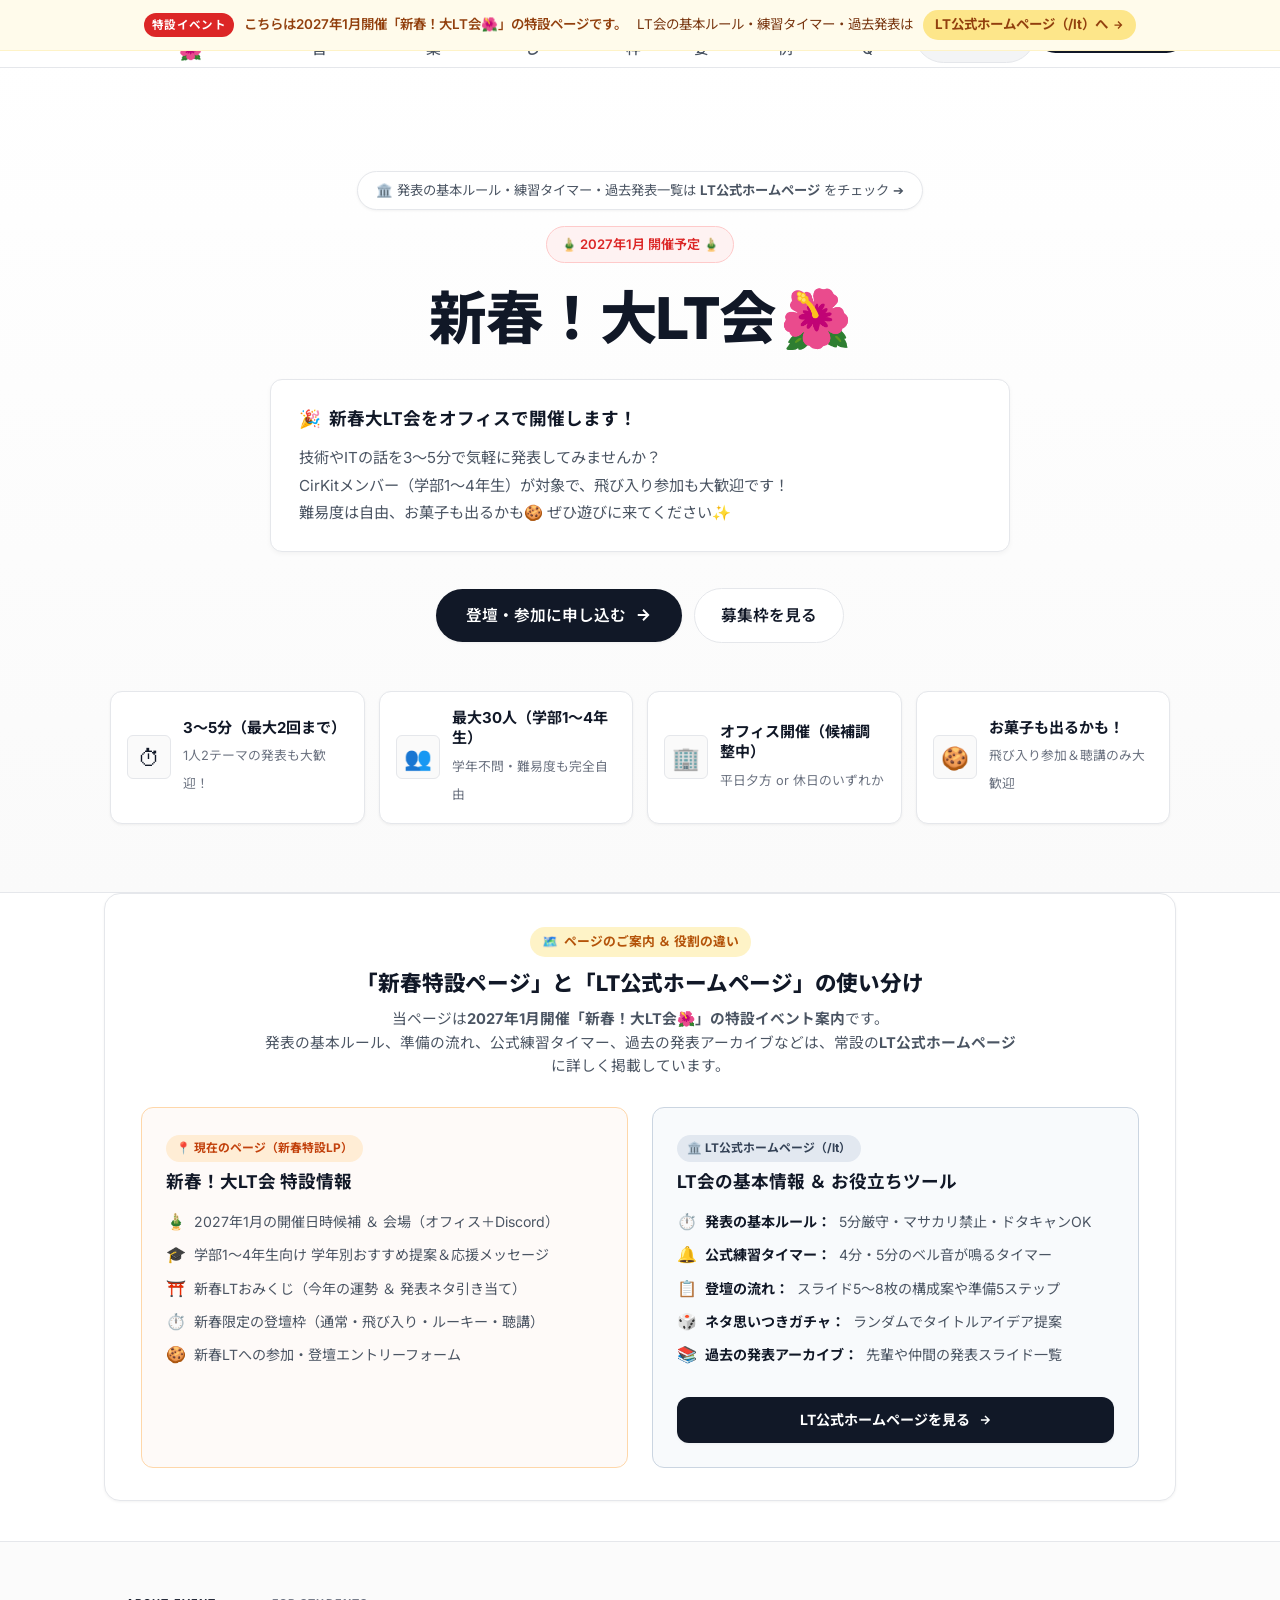
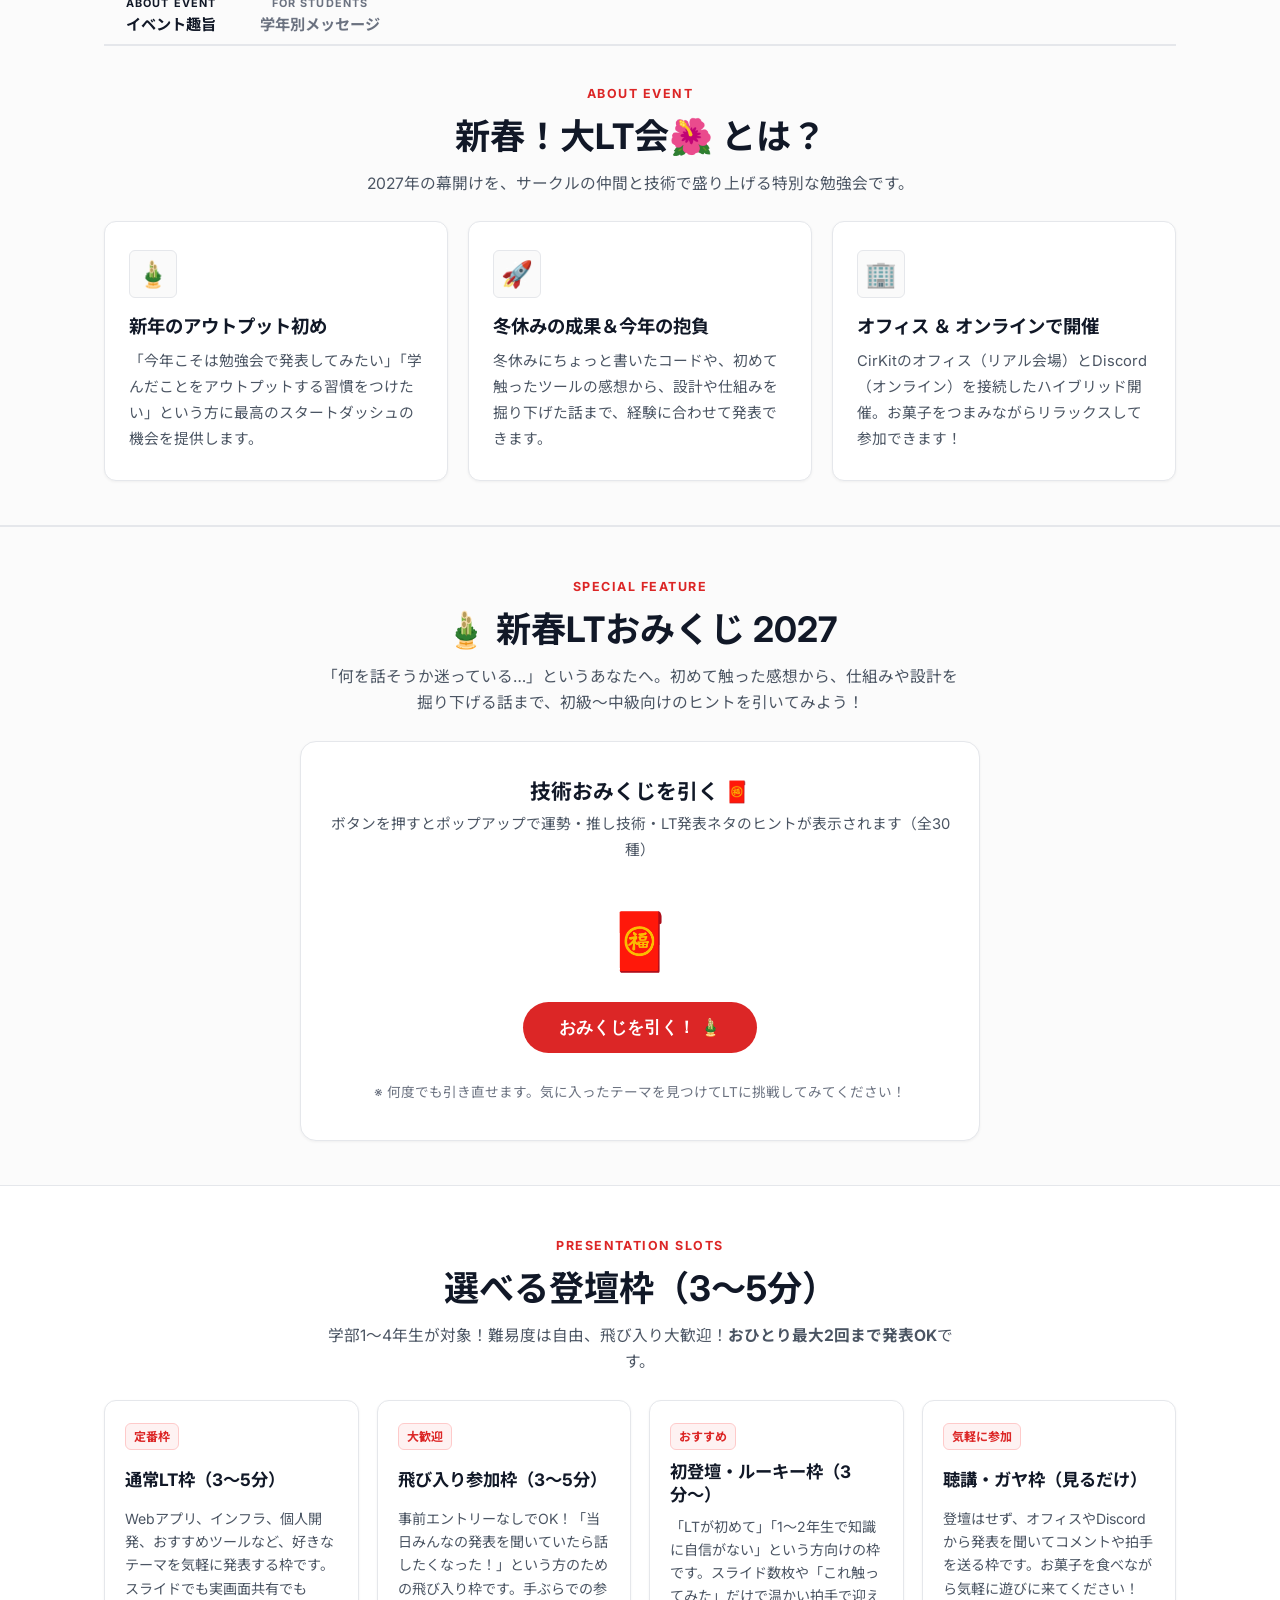
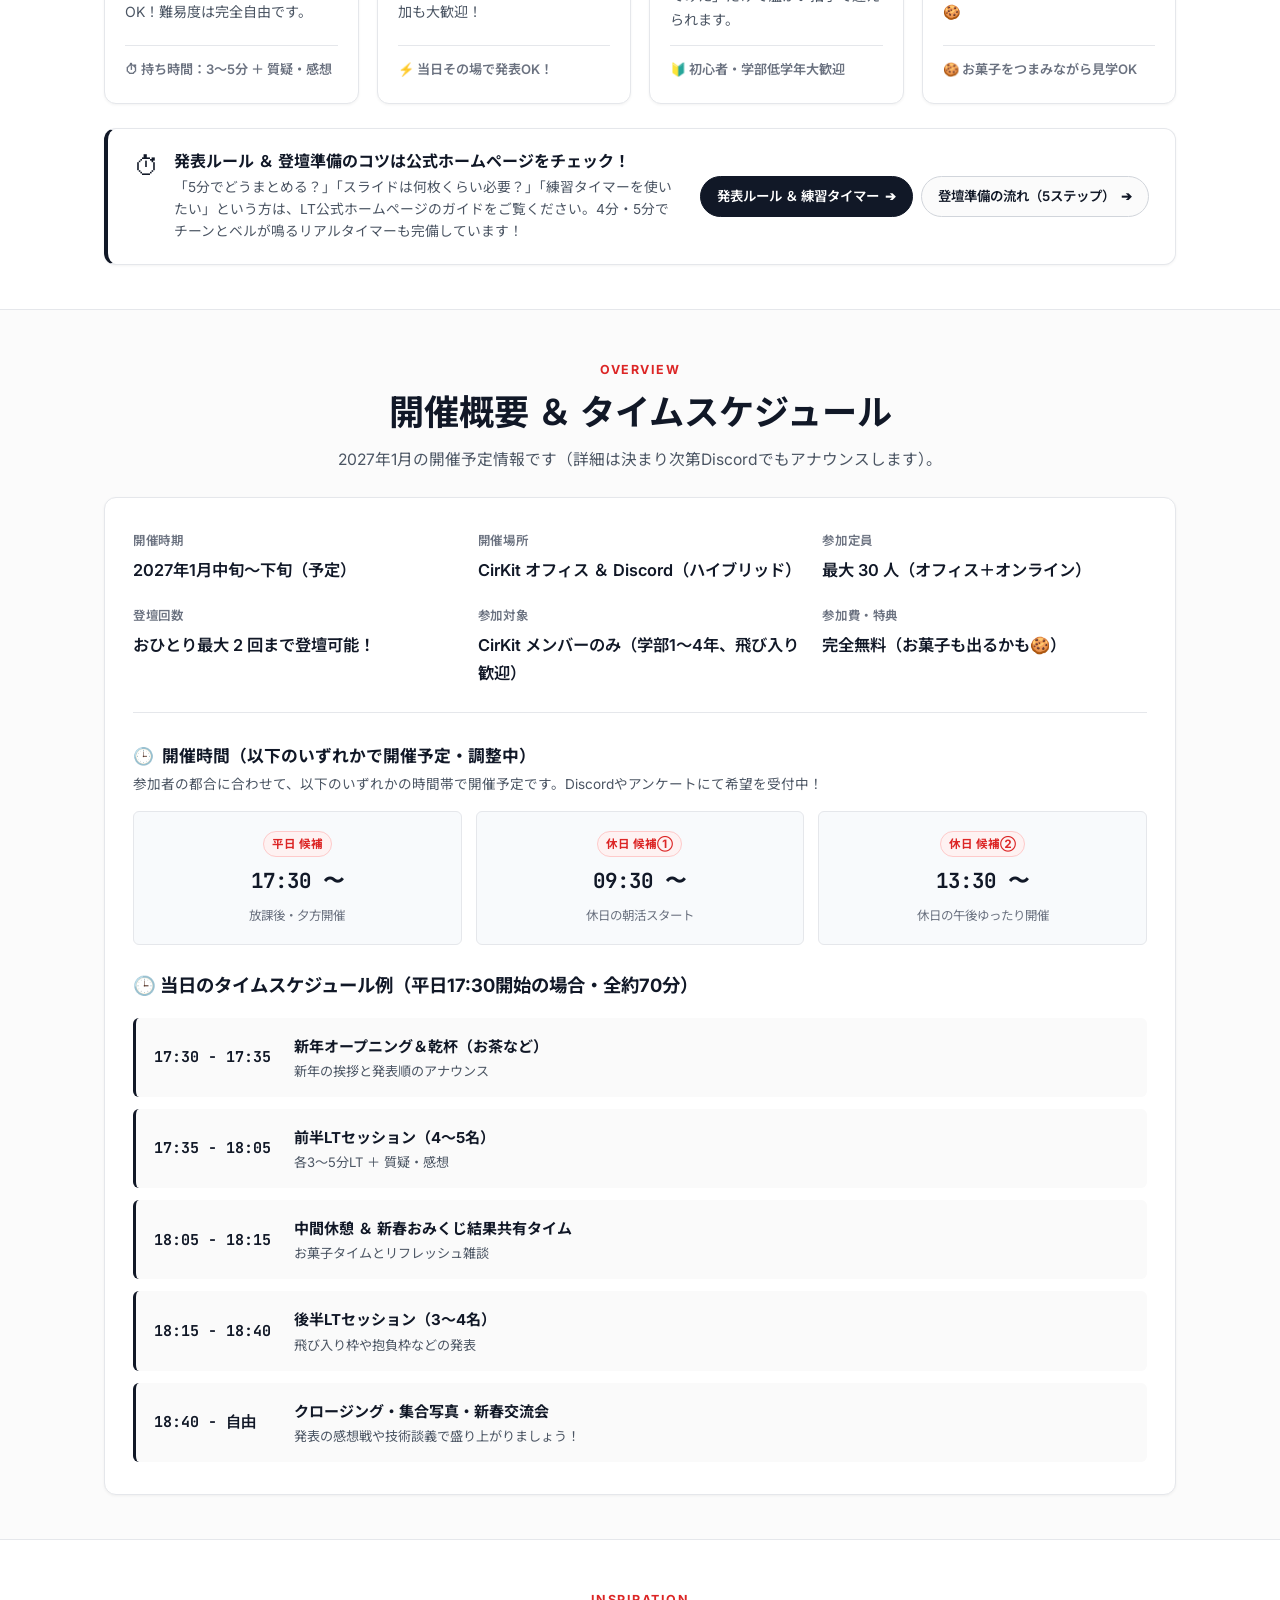
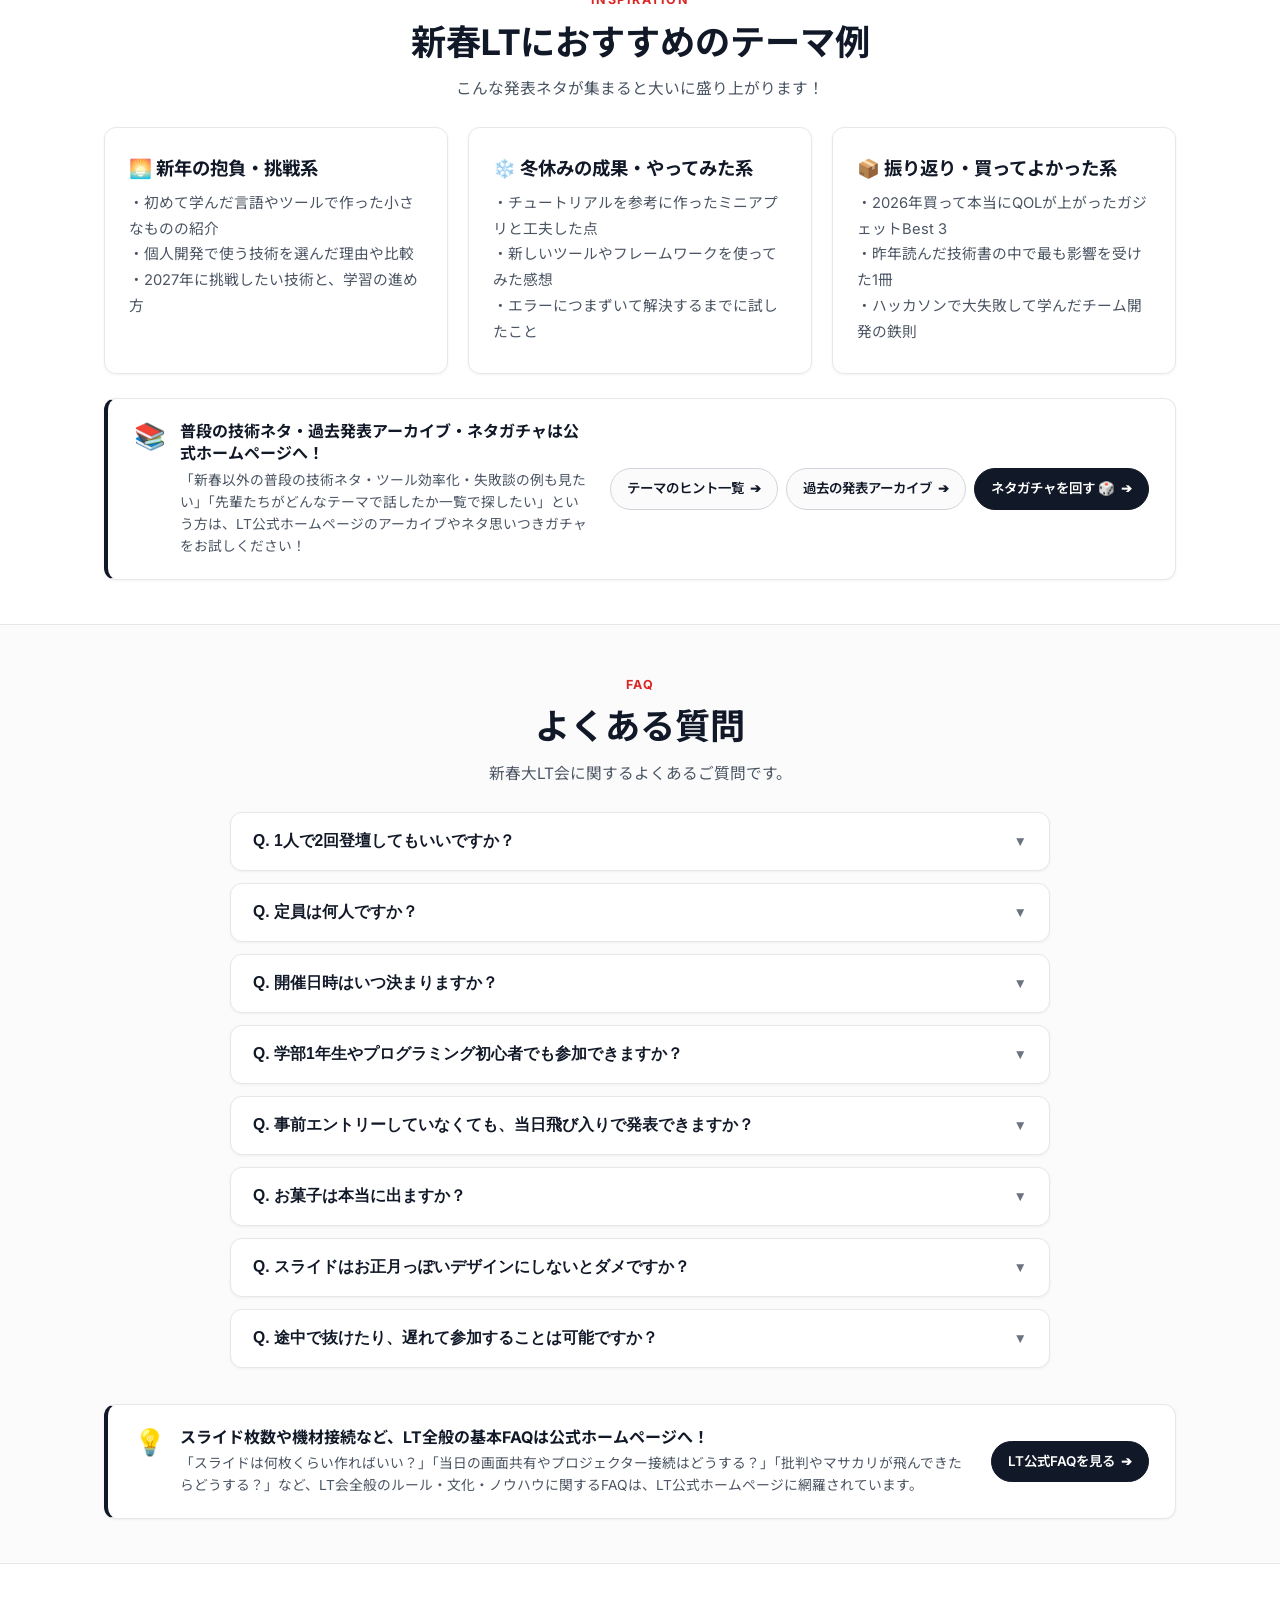
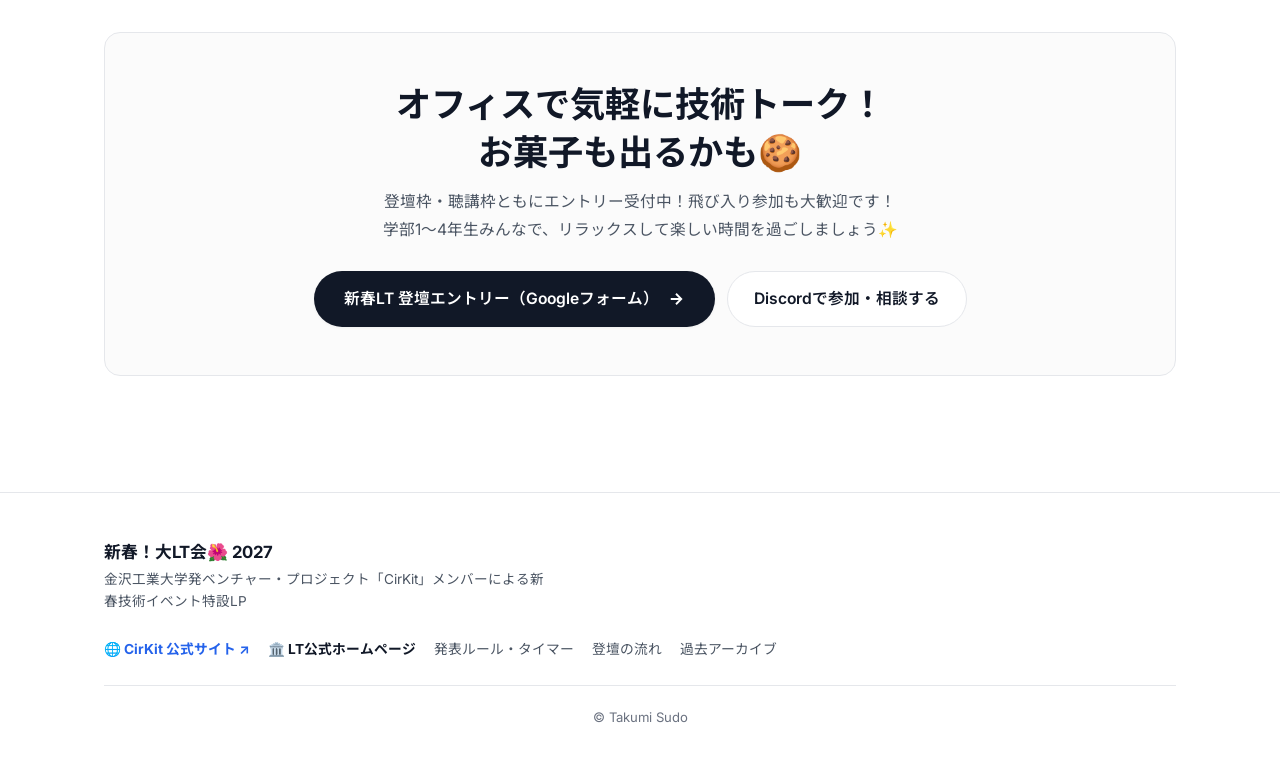
==== commit 75e8f100: "feat: expand LT topic ideas for skill levels" ====
--- a/lt/newyear.html
+++ b/lt/newyear.html
@@ -222,7 +222,7 @@
             <div class="card">
               <div class="card-icon">🚀</div>
               <h3>冬休みの成果＆今年の抱負</h3>
-              <p>冬休みにちょっと書いたコードや、触ってみた新しいツール、または「2027年はこれをマスターする！」という意気込み宣言も立派なLTテーマです。</p>
+              <p>冬休みにちょっと書いたコードや、初めて触ったツールの感想から、設計や仕組みを掘り下げた話まで、経験に合わせて発表できます。</p>
             </div>
             <div class="card">
               <div class="card-icon">🏢</div>
@@ -457,6 +457,13 @@
                     <p>Googleスライド以外にもNotion、Markdown、ターミナル実演など形式は完全自由です。</p>
                   </div>
                 </div>
+                <div class="slide-tip-col">
+                  <span class="tip-icon">✨</span>
+                  <div>
+                    <h5>AIはデザインに活用OK</h5>
+                    <p>スライドのデザインにAIを使ってもOKです。発表内容は自分の経験や考えをもとに、自分の言葉で伝えましょう。</p>
+                  </div>
+                </div>
               </div>
               <div style="text-align: center; margin-top: 24px;">
                 <a href="./index.html#flow" class="btn-portal-link primary-style" style="padding: 10px 24px; font-size: 0.88rem;">
@@ -477,13 +484,13 @@
         <div class="section-header">
           <span class="section-label">SPECIAL FEATURE</span>
           <h2 class="section-title">🎍 新春LTおみくじ 2027</h2>
-          <p class="section-subtitle">「何を話そうか迷っている…」というあなたへ。おみくじを引いて新年の運勢と発表テーマのヒントをゲットしよう！</p>
+          <p class="section-subtitle">「何を話そうか迷っている…」というあなたへ。初めて触った感想から、仕組みや設計を掘り下げる話まで、初級〜中級向けのヒントを引いてみよう！</p>
         </div>
 
         <div class="omikuji-container">
           <div class="omikuji-header">
             <h3>技術おみくじを引く 🧧</h3>
-            <p>ボタンを押すとポップアップで運勢・推し技術・LT発表ネタのヒントが表示されます（全20種）</p>
+            <p>ボタンを押すとポップアップで運勢・推し技術・LT発表ネタのヒントが表示されます（全30種）</p>
           </div>
 
           <div style="margin: 28px 0;">
@@ -722,16 +729,16 @@
         <div class="concept-grid">
           <div class="card">
             <h3>🌅 新年の抱負・挑戦系</h3>
-            <p>・2027年に習得したい言語（Rust/Go/TypeScriptなど）<br>
-            ・今年リリースを目指す個人開発Webサービスの構想<br>
-            ・競技プログラミングでレート◯◯を目指すロードマップ</p>
+            <p>・初めて学んだ言語やツールで作った小さなものの紹介<br>
+            ・個人開発で使う技術を選んだ理由や比較<br>
+            ・2027年に挑戦したい技術と、学習の進め方</p>
           </div>
 
           <div class="card">
             <h3>❄️ 冬休みの成果・やってみた系</h3>
-            <p>・冬休みの3日間でAIを活用して作ったミニアプリ<br>
-            ・新しいキーボードのファームウェアをいじってみた話<br>
-            ・自宅サーバーをゼロから再構築した奮闘記</p>
+            <p>・チュートリアルを参考に作ったミニアプリと工夫した点<br>
+            ・新しいツールやフレームワークを使ってみた感想<br>
+            ・エラーにつまずいて解決するまでに試したこと</p>
           </div>
 
           <div class="card">
--- a/lt/newyear.css
+++ b/lt/newyear.css
@@ -2220,44 +2220,46 @@
 
 .slide-tips-row {
   display: grid;
-  grid-template-columns: repeat(3, 1fr);
-  gap: 14px;
-  background: #fefce8;
-  border: 1px solid #fef08a;
+  grid-template-columns: repeat(2, minmax(0, 1fr));
+  gap: 18px 24px;
+  background: #f8fafc;
+  border: 1px solid #e2e8f0;
   border-radius: var(--radius-md);
-  padding: 18px 20px;
-}
-
-@media (max-width: 768px) {
+  padding: clamp(16px, 3vw, 24px);
+}
+
+@media (max-width: 640px) {
   .slide-tips-row {
     grid-template-columns: 1fr;
+    gap: 18px;
   }
 }
 
 .slide-tip-col {
   display: flex;
   align-items: flex-start;
-  gap: 10px;
+  gap: 12px;
+  min-width: 0;
 }
 
 .slide-tip-col .tip-icon {
-  font-size: 1.4rem;
+  font-size: 1.2rem;
   line-height: 1;
   flex-shrink: 0;
-  margin-top: 2px;
+  margin-top: 3px;
 }
 
 .slide-tip-col h5 {
   font-size: 0.9rem;
   font-weight: 700;
-  color: #854d0e;
-  margin-bottom: 4px;
+  color: #334155;
+  margin: 0 0 5px;
 }
 
 .slide-tip-col p {
-  font-size: 0.83rem;
-  color: #713f12;
-  line-height: 1.5;
+  font-size: 0.875rem;
+  color: #475569;
+  line-height: 1.65;
   margin: 0;
 }
 
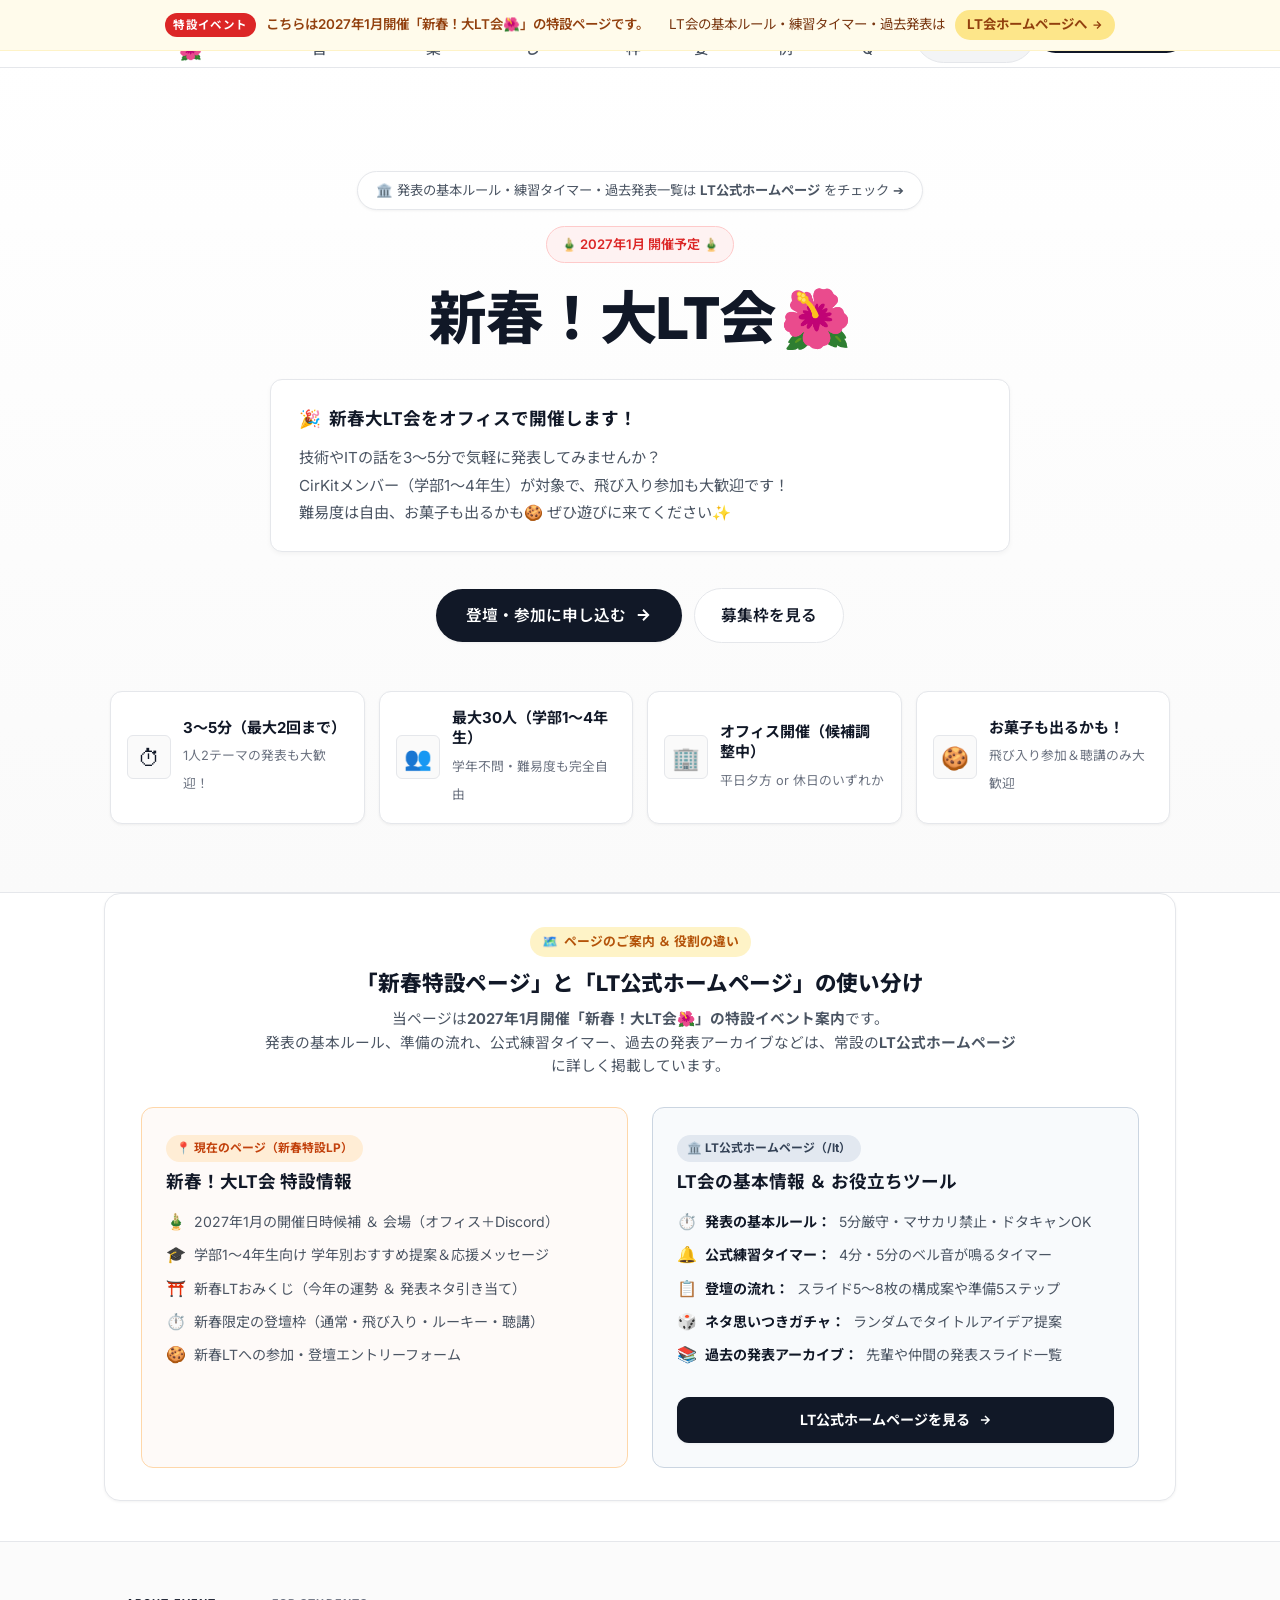
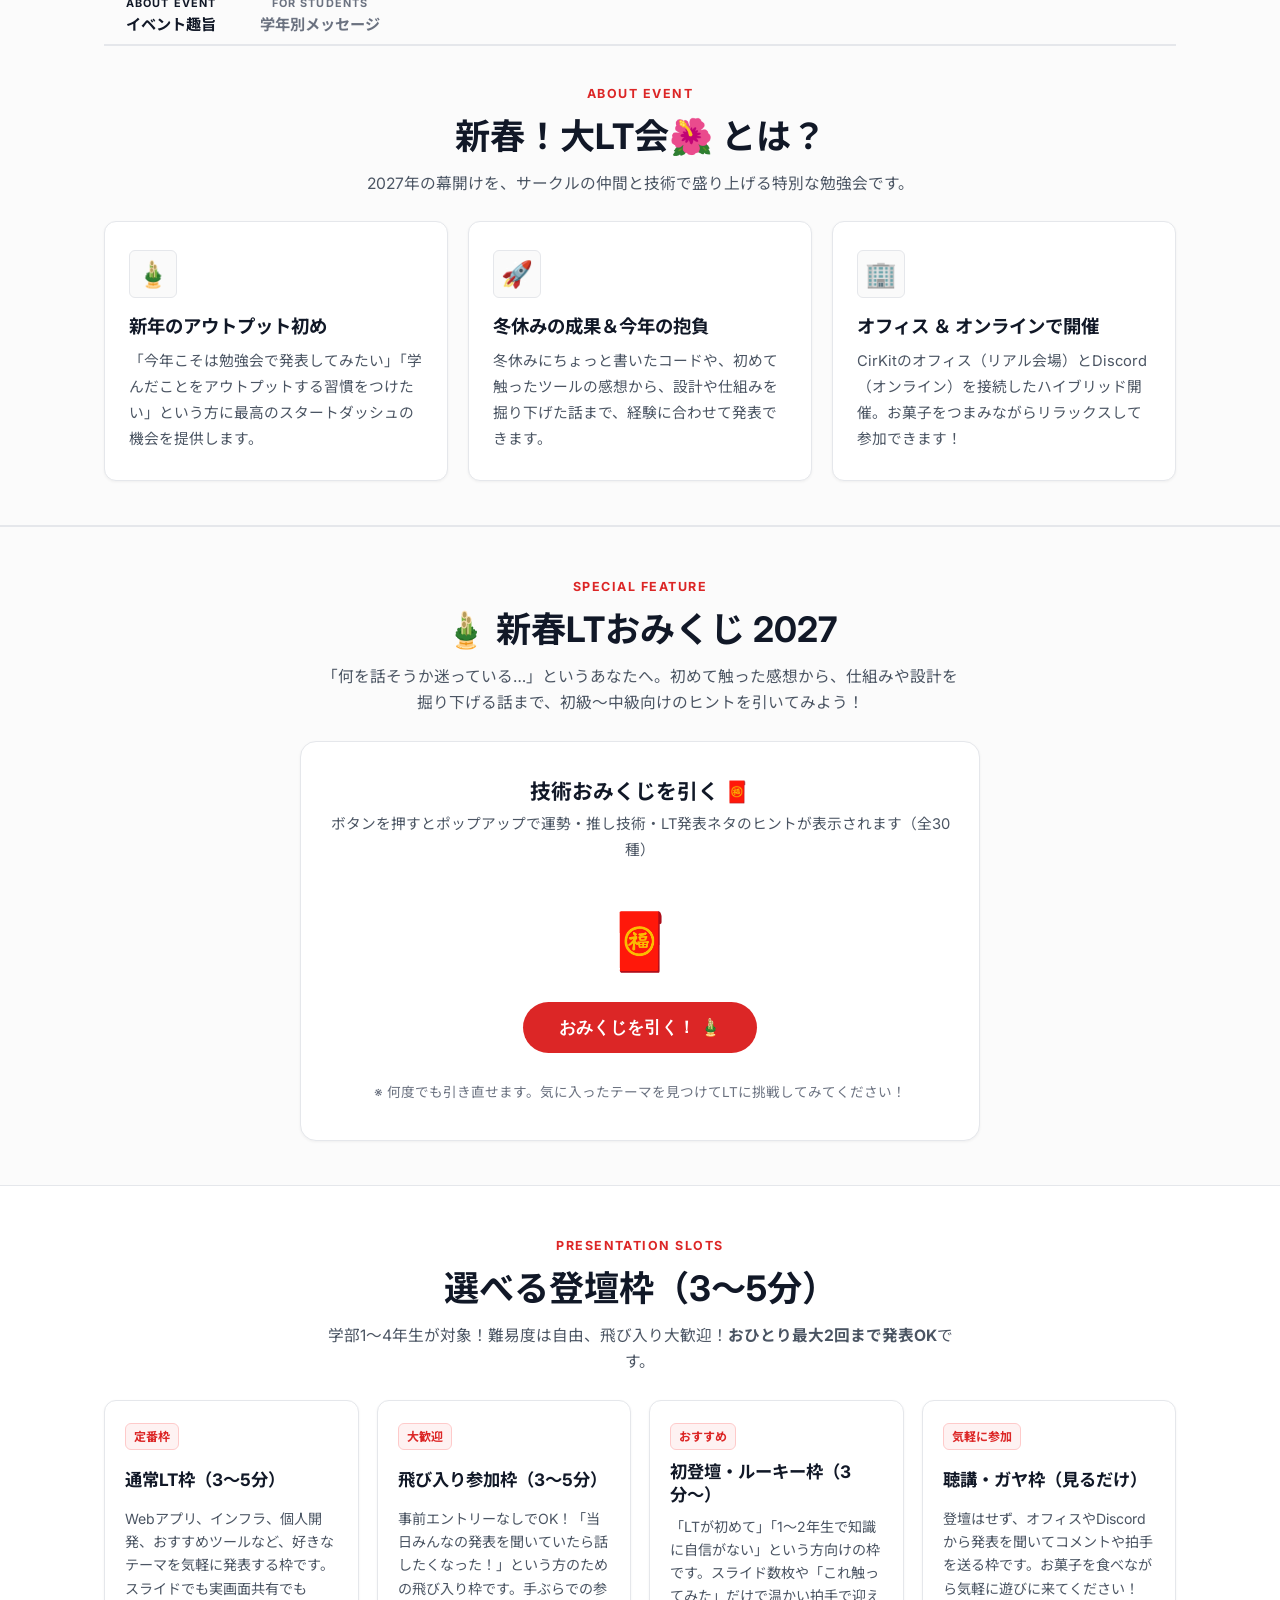
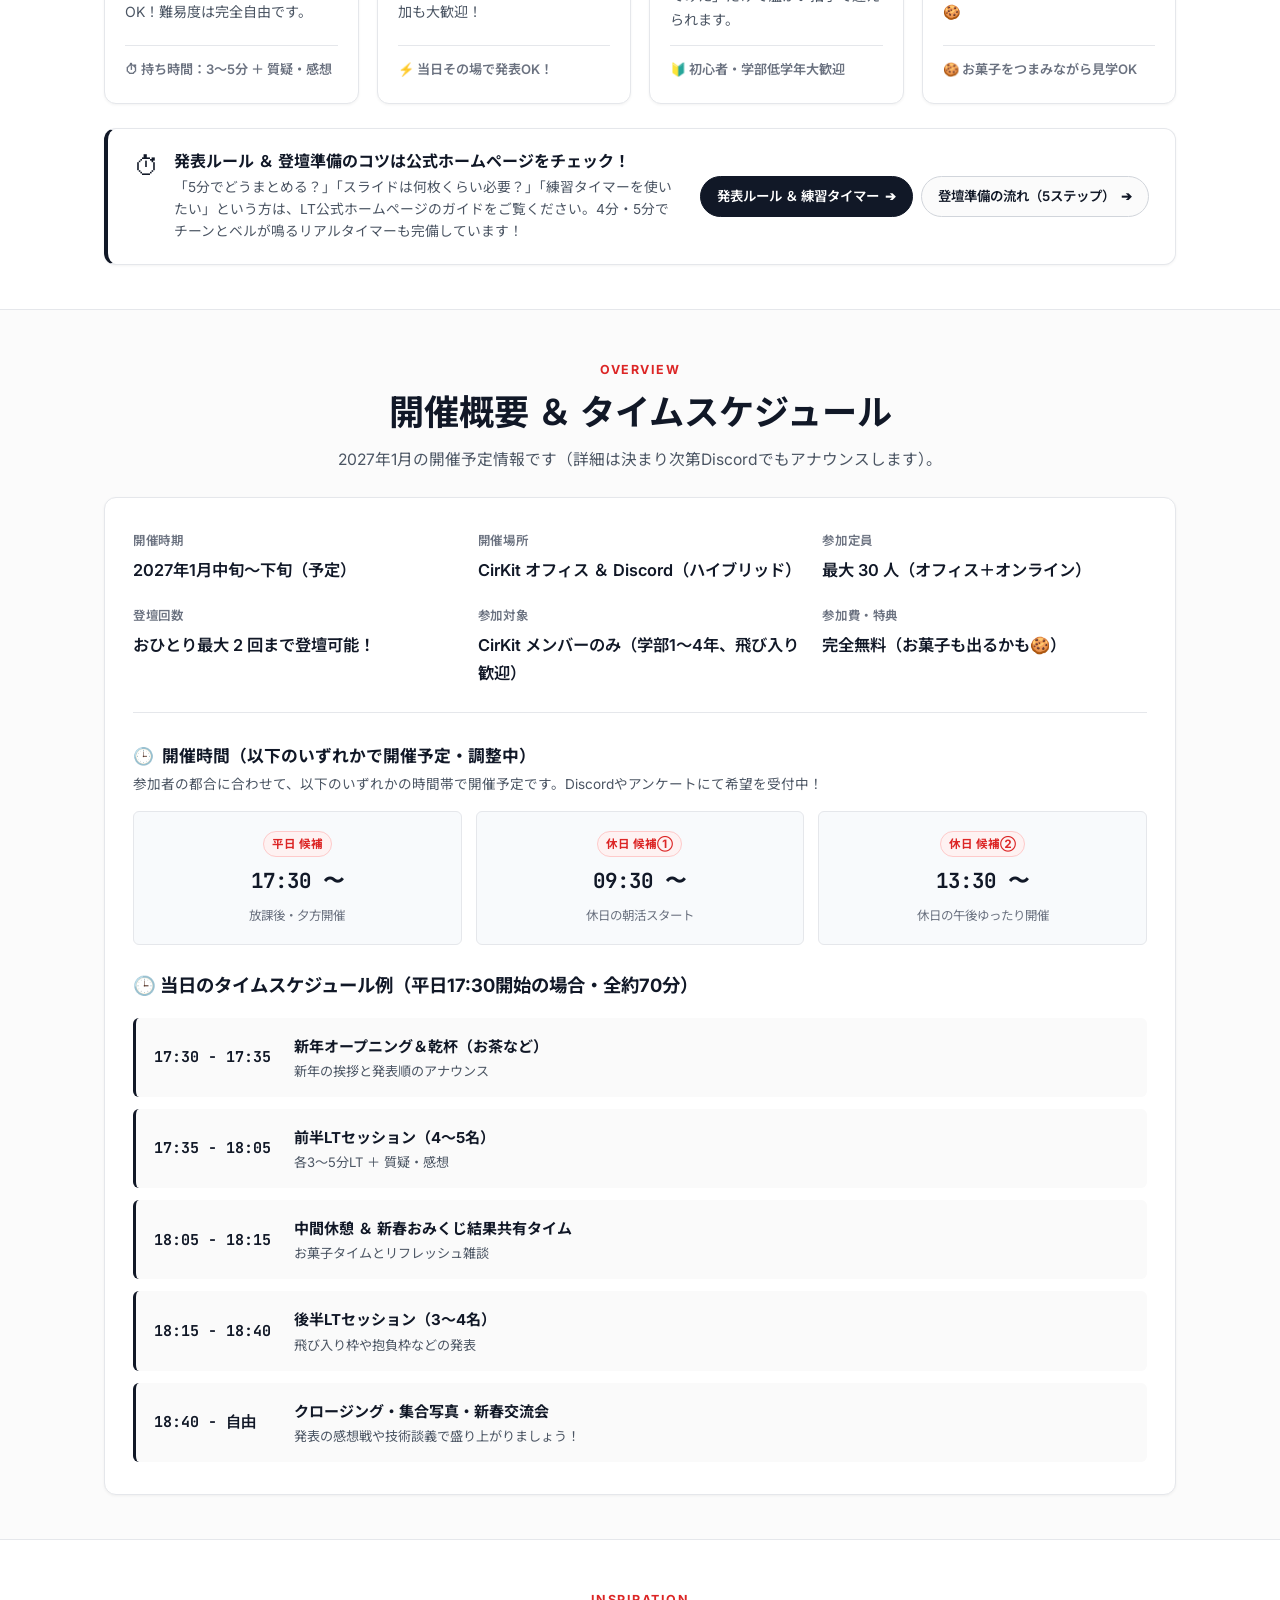
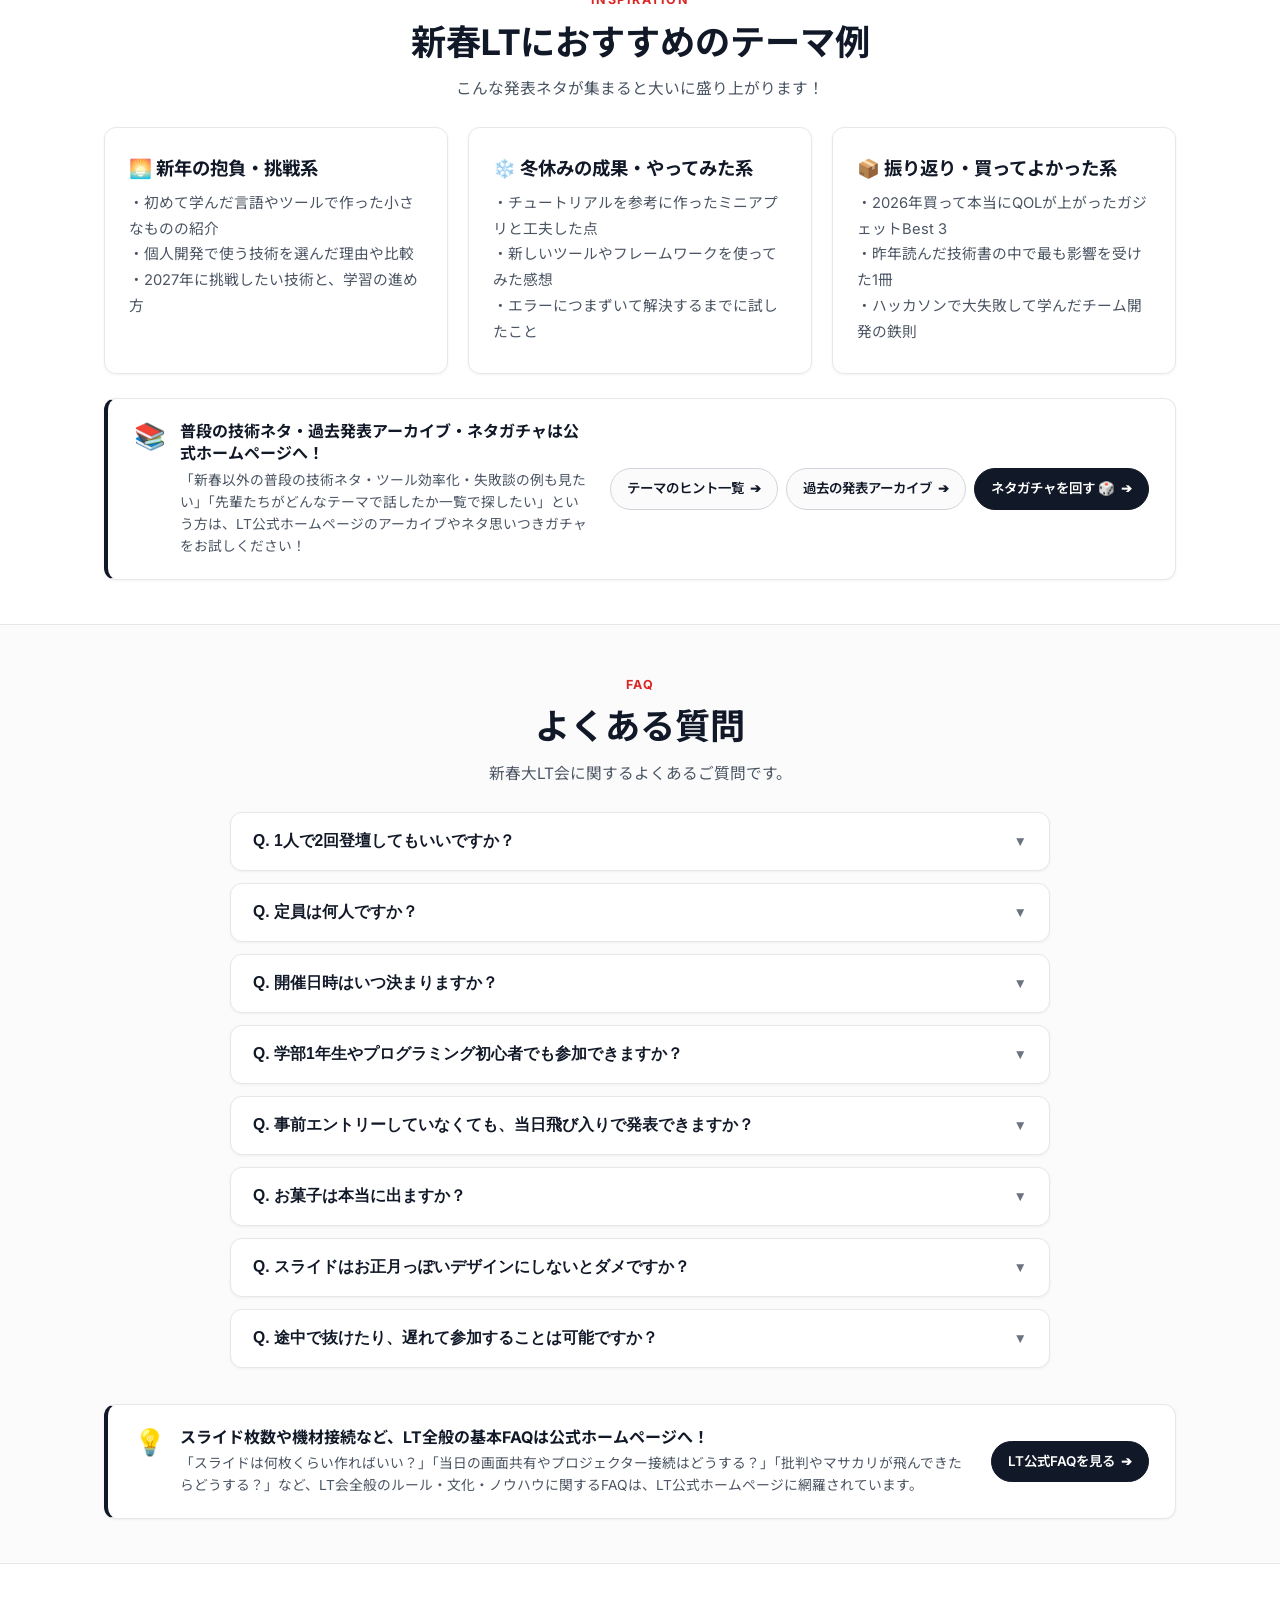
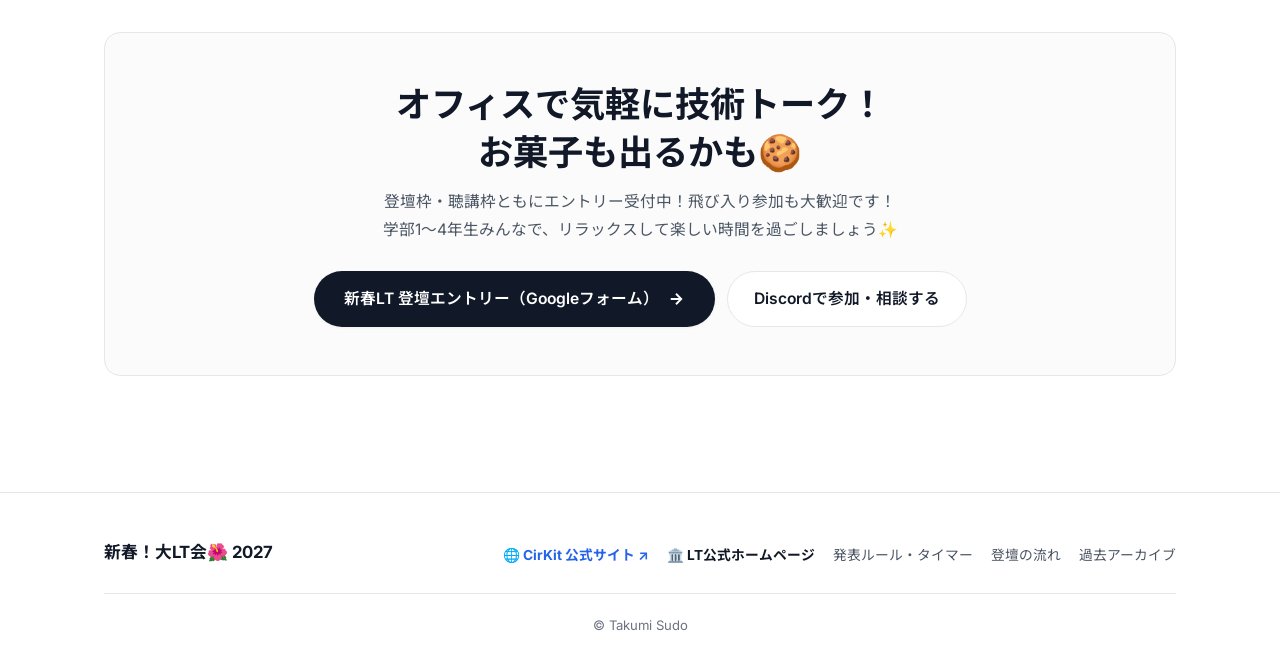
==== commit 4156c716: "chore: update new year LT page links" ====
--- a/lt/newyear.html
+++ b/lt/newyear.html
@@ -18,9 +18,10 @@
     <div class="top-notice-inner">
       <span class="notice-badge">特設イベント</span>
       <span class="notice-text">こちらは2027年1月開催「新春！大LT会🌺」の特設ページです。</span>
+      <br>
       <span class="notice-guide">LT会の基本ルール・練習タイマー・過去発表は</span>
       <a href="./index.html" class="notice-link">
-        <span>LT公式ホームページ（/lt）へ</span>
+        <span>LT会ホームページへ</span>
         <svg width="12" height="12" viewBox="0 0 24 24" fill="none" stroke="currentColor" stroke-width="2.5"><path d="M5 12h14M12 5l7 7-7 7"/></svg>
       </a>
     </div>
@@ -905,7 +906,7 @@
               <span>新春LT 登壇エントリー（Googleフォーム）</span>
               <svg width="18" height="18" viewBox="0 0 24 24" fill="none" stroke="currentColor" stroke-width="2.5"><path d="M5 12h14M12 5l7 7-7 7"/></svg>
             </a>
-            <a href="https://discord.gg/" target="_blank" rel="noopener noreferrer" class="btn-secondary">
+            <a target="_blank" rel="noopener noreferrer" class="btn-secondary">
               <span>Discordで参加・相談する</span>
             </a>
           </div>
@@ -920,7 +921,6 @@
       <div class="footer-content">
         <div class="footer-info">
           <h4>新春！大LT会🌺 2027</h4>
-          <p>金沢工業大学発ベンチャー・プロジェクト「CirKit」メンバーによる新春技術イベント特設LP</p>
         </div>
 
         <div class="footer-links">
